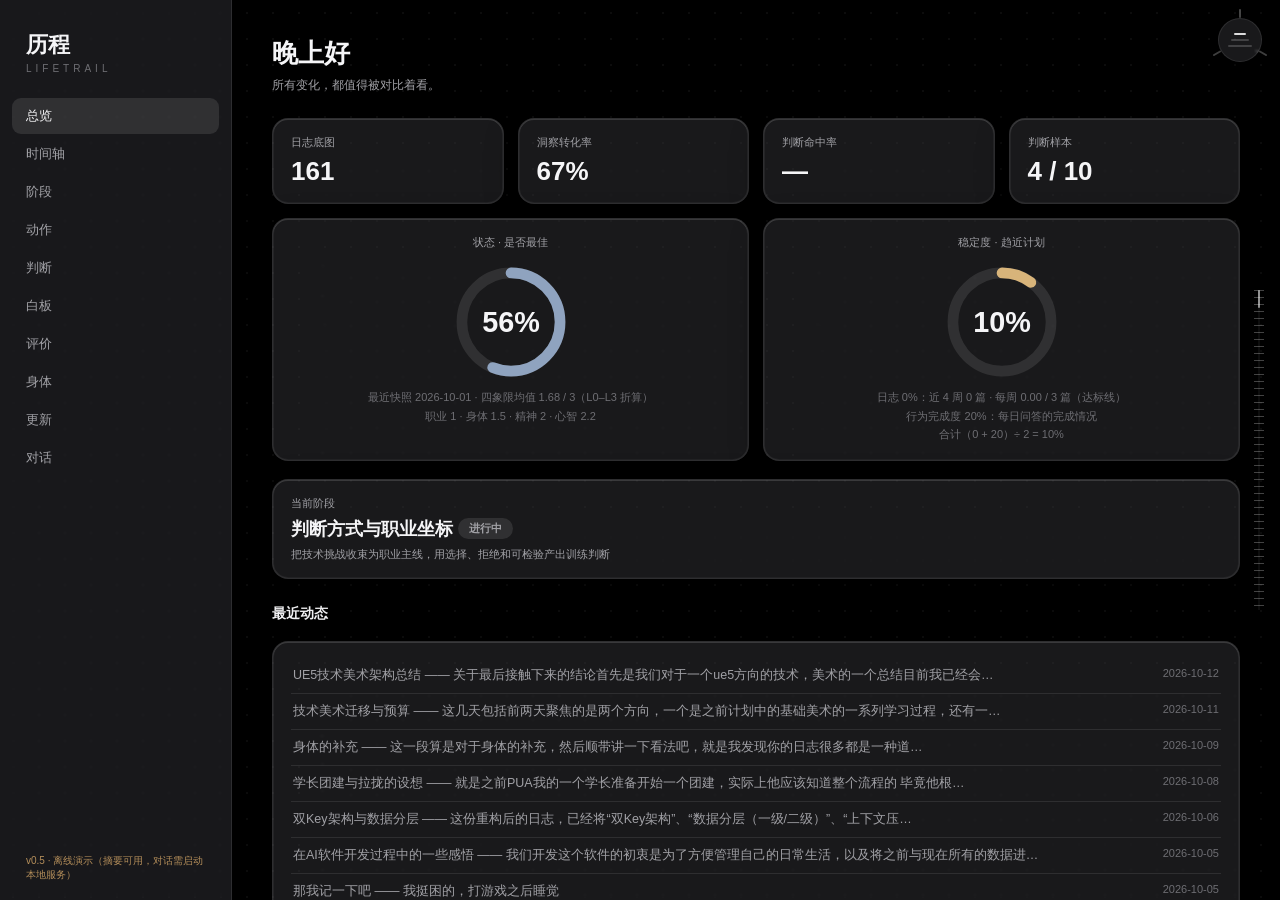
==== index.html @ ca753d70 "feat(日志): 新爬 2 篇入库，全站篇数 159→161 并同步索引与文档 新增 2026-10-11《技术美术迁移与预算》、2026-10-12《UE5技术美术架构总结》两篇（按库内格式重排，" ====
<!DOCTYPE html>
<!-- GitHub Pages 前端部署入口：静态托管时以本文件为首页。
     资源统一指向 lifetrail-web/public/（同一套前端），改那边即可，只有页面结构变了才需要同步本文件。
     本地服务仍由 server.js 注入访问令牌后返回 lifetrail-web/public/index.html；静态环境下 /api/* 不可用，页面自动退回内置数据。 -->
<html lang="zh-CN">
<head>
<meta charset="UTF-8">
<meta http-equiv="Cache-Control" content="no-cache, no-store, must-revalidate">
<meta http-equiv="Pragma" content="no-cache">
<meta http-equiv="Expires" content="0">
<title>历程 · LifeTrail</title>
<meta name="lt-token" content="__LIFETRAIL_TOKEN__">
<link rel="stylesheet" href="lifetrail-web/public/style.css?v=50">
</head>
<body>
<canvas class="sky-canvas" id="skyCanvas" aria-hidden="true"></canvas>
<div class="bg-shift"></div>
<div class="grid-bg"></div>
<svg width="0" height="0" style="position:absolute"><defs id="lg-defs"></defs></svg>

<div class="layout">
  <aside class="sidebar" data-glass data-radius="0" data-scale="10" data-band="22">
    <div class="brand"><h1>历程</h1><p>LIFETRAIL</p></div>
    <nav class="nav" id="nav">
      <button data-p="overview" class="on">总览</button>
      <button data-p="timeline">时间轴</button>
      <button data-p="stages">阶段</button>
      <button data-p="actions">动作</button>
      <button data-p="judgments">判断</button>
      <button data-p="plan">白板</button>
      <button data-p="review">评价</button>
      <button data-p="body">身体</button>
      <button data-p="updates">更新</button>
      <button data-p="chat">对话</button>
    </nav>
    <div class="foot">v0.5 · 纯本地数据</div>
  </aside>

  <main class="main">
    <section class="page on" id="p-overview">
      <h2 class="pt" id="greet">你好</h2>
      <p class="sub">所有变化，都值得被对比着看。</p>
      <div class="cards" style="margin-top:24px">
        <div class="card" data-glass><div class="k">日志底图</div><div class="v" id="stLogs">—</div></div>
        <div class="card" data-glass><div class="k">洞察转化率</div><div class="v" id="stAct">—</div></div>
        <div class="card" data-glass><div class="k">判断命中率</div><div class="v" id="stHit">—</div></div>
        <div class="card" data-glass><div class="k">判断样本</div><div class="v" id="stSmp">—</div></div>
      </div>
      <div class="gauges" style="margin-top:14px">
        <div class="card gauge" data-glass>
          <div class="k">状态 · 是否最佳</div>
          <div class="ring" id="ringState">—</div>
          <div class="sub" id="ringStateNote"></div>
        </div>
        <div class="card gauge" data-glass>
          <div class="k">稳定度 · 趋近计划</div>
          <div class="ring" id="ringStable">—</div>
          <div class="sub" id="ringStableNote"></div>
        </div>
      </div>
      <div class="card wide" data-glass id="stageCard"></div>
      <h3 class="sec">最近动态</h3>
      <div class="card wide" data-glass><ul class="recent" id="recent"></ul></div>
    </section>

    <section class="page" id="p-timeline">
      <h2 class="pt">时间轴</h2>
      <p class="sub">一年一格 · 点年份看大事件与年度变化（转折点见下方「全量分析」，红细刻度在「阶段」页的逐月图上）</p>
      <div class="bar">
        <button class="btn" id="btnImport" style="margin-left:auto">导入日志清单</button>
      </div>
      <div class="ruler-shell">
        <button class="scroll-arrow horizontal left" id="yearLeft" aria-label="向左查看年份"></button>
        <div class="card ruler-card" data-glass id="yearScroller"><div id="yearRuler"></div></div>
        <button class="scroll-arrow horizontal right" id="yearRight" aria-label="向右查看年份"></button>
      </div>
      <div class="legend">
        <span><i class="lg-band"></i>有记录年份（柱高=篇数）</span>
        <span><i class="lg-empty"></i>无记录年份</span>
        <span><i class="lg-now"></i>当前选中</span>
      </div>
      <div class="card wide" data-glass id="yearDetail"></div>

      <h3 class="sec">全量分析 · 8 个转折点</h3>
      <p class="sub" style="margin-bottom:12px">依据全部 <span data-lognum>161</span> 篇日志与 DLC 01–07 重排；红线＝结构性转折（有本人确认或硬事件），橙线＝过程性转折（以推断为主）。点任一条看该转折的时点、具体内容、原因与证据。</p>
      <div id="tpList" class="tp-list"></div>

      <h3 class="sec">逐条明细</h3>
      <div class="bar"><select id="yearSel"></select></div>
      <div id="timeline" class="card wide tl" data-glass></div>
    </section>

    <section class="page" id="p-stages">
      <h2 class="pt">阶段</h2>
      <div class="cards" style="margin-top:14px" id="stageStats"></div>

      <div class="card wide" data-glass>
        <div class="k" id="monthChartTitle">动态数量 · 逐月（2016–2026，左右滚动查看）</div>
        <div class="legend">
          <span><i class="lg-log"></i>日志</span>
          <span><i class="lg-act"></i>动作</span>
          <span><i class="lg-jdg"></i>判断</span>
          <span><i class="lg-tp-red"></i>转折点（红细线，可点）</span>
        </div>
        <div class="ruler-shell">
          <button class="scroll-arrow horizontal left" id="monthLeft" aria-label="向左查看月份"></button>
          <div class="chart-row">
            <div class="chart-yaxis" id="chartYAxis"></div>
            <div class="chart-scroll" id="monthScroller"><div id="chartMonthly"></div></div>
          </div>
          <button class="scroll-arrow horizontal right" id="monthRight" aria-label="向右查看月份"></button>
        </div>
      </div>

      <div class="card wide" data-glass>
        <div class="k">状态变化 · 四象限快照（L0–L3）</div>
        <div class="legend" id="snapLegend"></div>
        <div id="chartSnapshot" class="chart"></div>
        <div class="k" style="margin-top:18px">MBTI · 四维度变化（0=不偏此极，1=明显偏此极；推断）</div>
        <div class="legend" id="mbtiLegend"></div>
        <div id="chartMbti" class="chart"></div>
        <div id="mbtiNote"></div>
        <div class="k" style="margin-top:8px;color:var(--t3)">框架：Human 3.0 四象限（L0–L3）· MBTI（自我描述）。</div>
        <div id="snapBasis"></div>
      </div>

      <div class="card wide" data-glass>
        <div class="k">发展阶段模型 · <span id="stageCount">11</span> 个可核验阶段</div>
        <p class="sub" style="margin-top:6px">按 <span data-lognum>161</span> 篇原始日志与补回图片重新划分；每段列出关键证据、真正变化、尚未完成与解释边界。</p>
        <div id="stageTheory" style="margin-top:12px"></div>
      </div>

      <div class="card wide form" data-glass>
        <input id="stName" placeholder="阶段名称，如：职业定位 60 天">
        <input id="stPurpose" placeholder="这个阶段的目的（一句话）">
        <button class="btn primary" id="stAdd">建立阶段（同时结束当前阶段）</button>
      </div>
      <div id="stageList"></div>
    </section>

    <section class="page" id="p-actions">
      <h2 class="pt">动作</h2>
      <p class="sub">练手 · 做了什么，以及有没有留下可检验的痕迹</p>
      <div class="card wide form" data-glass>
        <input id="acContent" placeholder="一个可完成、有可见痕迹的动作">
        <input id="acTrace" placeholder="可见痕迹（链接 / 截图说明 / 结果一句话）">
        <input id="acSource" placeholder="来源洞察（日志 ID，可留空）" style="max-width:240px">
        <button class="btn primary" id="acAdd">记录动作</button>
      </div>
      <div id="actionList"></div>
    </section>

    <section class="page" id="p-judgments">
      <h2 class="pt">判断台账</h2>
      <p class="sub">只列有出处的“问题 / 决定 / 实际”，不做结果对错评分</p>
      <div class="card wide form" data-glass>
        <input id="jdQ" placeholder="要判断的问题">
        <input id="jdD" placeholder="我的决定">
        <input id="jdP" placeholder="预测会发生什么（先写预测，后回填结果）">
        <button class="btn primary" id="jdAdd">立一条判断</button>
      </div>
      <div id="jdList"></div>
    </section>

    <section class="page" id="p-body">
      <h2 class="pt">身体</h2>
      <p class="sub">锻炼部位、目的需求与作息 · 依据：本人 2026-10-03 确认（DLC 05）+ 2026-10-01 日志</p>

      <div class="cards" style="margin-top:24px">
        <div class="card" data-glass><div class="k">起点</div><div class="v" style="font-size:22px">2025-12</div><div class="sub" style="margin-top:4px">大转变后开始规律运动</div></div>
        <div class="card" data-glass><div class="k">当前等级</div><div class="v" style="font-size:22px">L1–L2</div><div class="sub" style="margin-top:4px">够用，未主动优化</div></div>
        <div class="card" data-glass><div class="k">作息</div><div class="v" style="font-size:22px">1 点前睡</div><div class="sub" style="margin-top:4px">睡够但偏晚</div></div>
        <div class="card" data-glass><div class="k">精力</div><div class="v" style="font-size:22px">还可以</div><div class="sub" style="margin-top:4px">不吸烟、不饮酒</div></div>
      </div>

      <div class="card wide" data-glass>
        <div class="k">锻炼部位 · 对应目标</div>
        <div style="margin-top:8px;font-size:12.5px">
          <div style="display:flex;gap:14px;padding:9px 2px;border-bottom:1px solid var(--line)">
            <b style="color:var(--t1);font-weight:600;min-width:72px">肩 · 背</b>
            <span style="color:var(--t2)">练肩膀与背部 —— 改善体态与线条</span>
          </div>
          <div style="display:flex;gap:14px;padding:9px 2px;border-bottom:1px solid var(--line)">
            <b style="color:var(--t1);font-weight:600;min-width:72px">面部</b>
            <span style="color:var(--t2)">瘦脸 —— 外观目标</span>
          </div>
          <div style="display:flex;gap:14px;padding:9px 2px">
            <b style="color:var(--t1);font-weight:600;min-width:72px">脊柱</b>
            <span style="color:var(--t2)">治好脊柱侧弯 —— 健康诉求（诊断与进度待跟踪）</span>
          </div>
        </div>
      </div>

      <div class="card wide" data-glass>
        <div class="k">常见动作</div>
        <div style="margin-top:10px;display:flex;flex-wrap:wrap;gap:8px">
          <span style="display:inline-flex;padding:5px 12px;border:1px solid var(--line-t1);border-radius:999px;font-size:12px;color:var(--t1)">飞鸟</span>
          <span style="display:inline-flex;padding:5px 12px;border:1px solid var(--line-t1);border-radius:999px;font-size:12px;color:var(--t1)">背部拉伸</span>
          <span style="display:inline-flex;padding:5px 12px;border:1px solid var(--line-t1);border-radius:999px;font-size:12px;color:var(--t1)">肱二头顺势带动背部</span>
          <span style="display:inline-flex;padding:5px 12px;border:1px solid var(--line-t1);border-radius:999px;font-size:12px;color:var(--t1)">吊单杠</span>
        </div>
        <p class="sub" style="margin-top:12px">当前频率：每天约四组飞鸟，动作偏单一。</p>
      </div>

      <div class="card wide" data-glass>
        <div class="k">目的 · 需求</div>
        <div style="margin-top:8px;font-size:12.5px">
          <div style="display:flex;gap:14px;padding:9px 2px;border-bottom:1px solid var(--line)">
            <b style="color:var(--t1);font-weight:600;min-width:72px">直接目的</b>
            <span style="color:var(--t2)">练肩背、瘦脸、改善脊柱侧弯</span>
          </div>
          <div style="display:flex;gap:14px;padding:9px 2px;border-bottom:1px solid var(--line)">
            <b style="color:var(--t1);font-weight:600;min-width:72px">根本需求</b>
            <span style="color:var(--t2)">身体目前很重要；但它处于“够用”状态，支撑不了更高强度的职业突破</span>
          </div>
          <div style="display:flex;gap:14px;padding:9px 2px">
            <b style="color:var(--t1);font-weight:600;min-width:72px">优化方向</b>
            <span style="color:var(--t2)">60 天建议（待验证）：23:30 前睡、7:30 起；运动改为飞鸟 + 深蹲 + 快走，每天 20 分钟</span>
          </div>
        </div>
      </div>

      <div class="card wide" data-glass>
        <div class="k">训练建议 · AI 建议（待本人确认）</div>
        <div style="margin-top:8px;font-size:12.5px">
          <div style="display:flex;gap:14px;padding:9px 2px;border-bottom:1px solid var(--line)">
            <b style="color:var(--t1);font-weight:600;min-width:72px">优先级</b>
            <span style="color:var(--t2)">脊柱侧弯 &gt; 肩背 &gt; 瘦脸 / 水肿 —— 健康问题排在两个外观目标之前</span>
          </div>
          <div style="display:flex;gap:14px;padding:9px 2px;border-bottom:1px solid var(--line)">
            <b style="color:var(--t1);font-weight:600;min-width:72px">脊柱</b>
            <span style="color:var(--t2)">先拍片拿到 Cobb 角，再定训练方案；2026-10-09 评论提到肩胛骨外翻右臂，可能与侧弯相关，别用“练得更多”替代诊断</span>
          </div>
          <div style="display:flex;gap:14px;padding:9px 2px;border-bottom:1px solid var(--line)">
            <b style="color:var(--t1);font-weight:600;min-width:72px">训练</b>
            <span style="color:var(--t2)">把“每天四组飞鸟”改为每周三次、以拉为主（划船 / 引体 / 面拉）、渐进加阻；保留吊单杠与背部拉伸，补深蹲与快走</span>
          </div>
          <div style="display:flex;gap:14px;padding:9px 2px;border-bottom:1px solid var(--line)">
            <b style="color:var(--t1);font-weight:600;min-width:72px">作息饮食</b>
            <span style="color:var(--t2)">水肿先降钠、早睡（23:30 前）；每餐一掌心蛋白 + 半盘蔬菜；肌酸可按 3–5 g/天补充（10-09 已提到要买）</span>
          </div>
          <div style="display:flex;gap:14px;padding:9px 2px">
            <b style="color:var(--t1);font-weight:600;min-width:72px">度量</b>
            <span style="color:var(--t2)">每周记体重 / 腰围 / 引体最大次数，用数据判断有没有效；瘦脸无局部减脂，只能整体降脂</span>
          </div>
        </div>
        <p class="sub" style="margin-top:10px">来源：2026-10-01《human3.0建议》60 天指南 + 2026-10-09《身体的补充》+ DLC05；为 AI 建议，未经本人确认，非事实。</p>
      </div>

      <div class="card wide" data-glass>
        <div class="k">待确认</div>
        <ul class="recent" style="margin-top:8px">
          <li><span>锻炼地点（家 / 健身房 / 公园）暂无记录</span></li>
          <li><span>脊柱侧弯的诊断与改善进度是否要持续跟踪</span></li>
          <li><span>作息与运动频率属动态信息，回答前需重新确认</span></li>
        </ul>
      </div>
    </section>

    <section class="page" id="p-review">
      <h2 class="pt">评价</h2>
      <p class="sub">一份不客气的体检报告 · 依据全部 <span data-lognum>161</span> 篇日志与 DLC 01–08 全量分析（AI 综合，非自评）</p>

      <h3 class="sec">最新评价 · 随日志更新</h3>
      <div id="revLatest"></div>

      <div class="rev-hero card wide" data-glass id="revHero"></div>

      <h3 class="sec">六维刻度 · 点维度切换</h3>
      <div id="revMeters"></div>

      <h3 class="sec">十年产出 · 粒子星图</h3>
      <div class="card wide rev-canvas-card">
        <canvas id="revCanvas" width="1040" height="230"></canvas>
        <div class="sub" id="revCanvasNote">每一颗粒子 = 一篇日志；横向位置 = 写下它的月份。把鼠标移进去，它们会躲开。</div>
      </div>

      <h3 class="sec">七条锐评 · 点开看全文</h3>
      <div id="revCritiques" class="rev-critiques"></div>

      <h3 class="sec">结语</h3>
      <div class="card wide rev-outro" data-glass id="revOutro"></div>
    </section>

    <section class="page" id="p-plan">
      <h2 class="pt">白板</h2>
      <p class="sub">按白板分开管理，每块白板各自存一份 md 供 AI 直接读取（<span id="boardDir">data/boards</span>）。拖动便签可换列，也可插到某一列中间——虚框停在哪就落在哪，后面的便签自动往下让；把白板标签或便签拖到下面两个区域，即可改名 / 编辑或删除；点带 ▾ 的便签展开参考要点，改动会即时写回文件。</p>

      <div class="board-bar">
        <div class="board-tabs" id="boardTabs"></div>
        <div class="board-new">
          <input id="boardNewName" placeholder="新白板名称，如：作品集白板">
          <button class="btn primary" type="button" id="boardNew">＋ 新建白板</button>
        </div>
      </div>

      <form class="bar plan-add" id="planAddForm">
        <span class="sub" id="planCount"></span>
        <input id="planNew" placeholder="新便签：写一件事，回车贴到白板上">
        <div class="drop-zone" id="dropEdit" title="把白板标签或便签拖到这里：白板改名 / 便签重命名与编辑">拖到这儿 · 重命名 / 编辑</div>
        <div class="drop-zone danger" id="dropDel" title="把白板标签或便签拖到这里：删除">拖到这儿 · 删除</div>
        <button class="btn primary" type="submit">＋ 贴上</button>
      </form>

      <div class="wall" id="planWall"></div>
    </section>

    <section class="page" id="p-updates">
      <h2 class="pt">更新</h2>
      <p class="sub">每次对站点与数据的改动索引 · 按时间倒序</p>
      <div id="updateList"></div>
    </section>

    <section class="page" id="p-chat">
      <div class="chat-head">
        <div>
          <h2 class="pt">对话</h2>
          <p class="sub">基于全部日志的证据检索、长期记忆与分析；日志中的文字只作为资料，不会被当作系统指令。</p>
        </div>
        <span class="chat-status" id="chatStatus">正在连接本地接口…</span>
      </div>

      <div class="chat-layout">
        <div class="card chat-main" data-glass>
          <div class="chat-messages" id="chatMessages"></div>
          <form class="chat-composer" id="chatForm">
            <textarea id="chatInput" rows="3" placeholder="问一段经历、寻找反复模式，或输入“记住：……”建立长期记忆"></textarea>
            <div class="chat-actions">
              <span class="sub">Enter 发送 · Shift+Enter 换行</span>
              <button class="btn" type="button" id="chatAnalyze">分析当前对话</button>
              <button class="btn primary" type="submit" id="chatSend">发送</button>
            </div>
          </form>
        </div>

        <aside class="chat-side">
          <div class="card" data-glass>
            <div class="panel-title">模型接入 <span class="badge" id="aiMode">—</span></div>
            <div class="mode-switch" id="aiModeSwitch" role="tablist" aria-label="模型开关">
              <button type="button" data-mode="off">关闭</button>
              <button type="button" data-mode="local">本地</button>
              <button type="button" data-mode="external">外接</button>
            </div>
            <p class="tiny" id="aiHint" style="margin-top:9px"></p>
            <div class="deep-off" id="deepOffRow" hidden>
              <button class="btn full" id="deepOffBtn">彻底关闭 · 卸载本地模型</button>
              <p class="tiny" id="deepOffNote"></p>
            </div>
            <div id="aiFields">
              <label>接口类型<select id="aiAdapter"><option value="responses">OpenAI Responses</option><option value="chat-completions">OpenAI-compatible</option></select></label>
              <label>接口地址<input id="aiBaseUrl" placeholder="https://api.openai.com/v1/responses"></label>
              <label>模型<input id="aiModel" placeholder="填写服务实际支持的模型 ID"></label>
              <label>API Key<input id="aiKey" type="password" autocomplete="new-password" placeholder="留空则保留已有 Key"></label>
              <p class="tiny">「本地」与「外接」各存一套，切换时互不覆盖。「关闭」后不调用任何模型，对话只返回本地日志证据。</p>
              <p class="tiny">Key 仅发给本机服务并保存在本地配置文件，不进入浏览器存储，也不会在接口响应中返回。</p>
              <button class="btn primary full" id="aiSave">保存并测试连接</button>
            </div>
          </div>
          <div class="card" data-glass>
            <div class="panel-title">长期记忆 <span class="badge" id="memoryCount">0</span></div>
            <form class="memory-add" id="memoryForm"><input id="memoryInput" placeholder="需要长期保留的事实或偏好"><button class="btn" type="submit">记住</button></form>
            <div id="memoryList" class="memory-list"></div>
          </div>
          <div class="card" data-glass>
            <div class="panel-title">模型简报 <span class="badge" id="briefLen">—</span></div>
            <p class="tiny">对话时注入给模型的精简摘要（约 1500–2500 字，取代原先 2.8 万字的整库）。模型每次回答后会自己改写它，你也可以在这里直接改。</p>
            <textarea id="briefText" class="brief-text" placeholder="载入中…"></textarea>
            <div class="chat-actions" style="margin-top:8px">
              <span class="sub" id="briefNote"></span>
              <button class="btn" type="button" id="briefSave">保存简报</button>
            </div>
          </div>
        </aside>
      </div>
    </section>
  </main>
  <div class="knob-shell">
    <i class="tick"></i><i class="tick"></i><i class="tick"></i>
    <button class="speed-knob" id="speedKnob" data-glass data-radius="22" data-band="12" data-scale="14" aria-label="背景倍速 1x / 2x / 4x / 天光主题">
      <span class="on"></span><span></span><span></span>
    </button>
  </div>
  <div class="scale-bar" id="scaleBar" role="slider" aria-label="页面滚动刻度条"
       aria-valuemin="0" aria-valuemax="100" aria-valuenow="0" tabindex="0">
    <div class="track" id="scaleTrack">
      <div class="thumb" id="scaleThumb"></div>
    </div>
  </div>
</div>

<div class="tp-mask" id="tpMask" hidden>
  <div class="tp-modal" id="tpModal">
    <button class="tp-x" id="tpClose" aria-label="关闭">×</button>
    <div id="tpBody"></div>
  </div>
</div>

<div class="modal-mask" id="noteModal" hidden>
  <div class="modal" role="dialog" aria-modal="true" aria-label="贴一张便签">
    <div class="modal-h" id="noteModalHead">贴一张便签</div>
    <label class="modal-lb" for="noteTitle">主题</label>
    <input id="noteTitle" placeholder="一句话说清这件事">
    <label class="modal-lb" for="noteBody">内容</label>
    <textarea id="noteBody" rows="6" placeholder="展开写：背景、要做的事、判断依据…（Ctrl+Enter 贴上）"></textarea>
    <div class="modal-foot">
      <span class="sub" id="noteModalHint"></span>
      <button class="btn" type="button" id="noteCancel">取消</button>
      <button class="btn primary" type="button" id="noteConfirm">贴上</button>
    </div>
  </div>
</div>

<script src="lifetrail-web/public/glass.js?v=9"></script>
<script src="lifetrail-web/public/sky.js?v=3"></script>
<script src="lifetrail-web/public/app.js?v=78"></script>
</body>
</html>
---- lifetrail-web/public/style.css ----
:root{
  /* ==================== 主题变量层 · 换肤只改这一段 ==================== */

  /* ---- 文字 · 三阶浓度 ---- */
  --t1:#F5F5F7;   /* 主：标题、正文 */
  --t2:#A1A1A6;   /* 次：卡片标题、说明 */
  --t3:#6E6E73;   /* 弱：标签、脚注、占位符 */

  /* ---- 底色与「黑烟玻璃」 ---- */
  --bg:#000;                        /* 页面底色 */
  --smoke:#FFF;                     /* 会呼吸的那层白烟（浓度在 .bg-shift 的 keyframes 里） */
  --grid-dot:rgba(255,255,255,.9);  /* 点阵纹理的点色（整层再乘 opacity .05） */
  --glass:rgba(60,60,66,.42);       /* 卡片 / 弹框的磨砂底 */
  --glass-side:rgba(56,56,62,.44);  /* 侧栏磨砂底 */
  --glass-deep:rgba(78,78,86,.52);  /* 更深一档的面板（倍速旋钮等） */
  --glass-deep-hover:rgba(78,78,86,.5); /* 列表行悬停时的深色磨砂底 */
  --panel:rgba(38,38,44,.9);        /* 顶在最上层的浮层（转折点弹窗） */
  --blur:blur(22px) saturate(1.3);  /* 磨砂强度（降级时用） */

  /* ---- 覆盖层基色 ----
     下面两组梯度都由一个基色派生：深色主题用白/黑，换浅色主题时
     只把 --w 改成 0,0,0、--k 改成 255,255,255，整族覆盖层一起翻过来。 */
  --w:255,255,255;
  --k:0,0,0;

  /* 白色覆盖层：数值 = 白透明度 ×100（--w-06 即 rgba(255,255,255,.06)）。
     描边、悬停、高光、内阴影的高光边都从这里取。 */
  --line:rgba(var(--w),.09);        /* 描边基准（原名保留，已有大量引用） */
  --w-025:rgba(var(--w),.025);
  --w-03:rgba(var(--w),.03);
  --w-04:rgba(var(--w),.04);
  --w-045:rgba(var(--w),.045);
  --w-05:rgba(var(--w),.05);
  --w-06:rgba(var(--w),.06);
  --w-07:rgba(var(--w),.07);
  --w-08:rgba(var(--w),.08);
  --w-09:rgba(var(--w),.09);
  --w-10:rgba(var(--w),.10);
  --w-12:rgba(var(--w),.12);
  --w-13:rgba(var(--w),.13);
  --w-14:rgba(var(--w),.14);
  --w-16:rgba(var(--w),.16);
  --w-18:rgba(var(--w),.18);
  --w-20:rgba(var(--w),.20);
  --w-22:rgba(var(--w),.22);
  --w-24:rgba(var(--w),.24);
  --w-25:rgba(var(--w),.25);
  --w-26:rgba(var(--w),.26);
  --w-28:rgba(var(--w),.28);
  --w-30:rgba(var(--w),.30);
  --w-35:rgba(var(--w),.35);
  --w-38:rgba(var(--w),.38);
  --w-40:rgba(var(--w),.40);
  --w-45:rgba(var(--w),.45);
  --w-50:rgba(var(--w),.50);
  --w-55:rgba(var(--w),.55);
  --w-80:rgba(var(--w),.80);
  --w-85:rgba(var(--w),.85);
  --w-92:rgba(var(--w),.92);
  --w-95:rgba(var(--w),.95);

  /* 黑色覆盖层：遮罩与投影 */
  --k-12:rgba(var(--k),.12);
  --k-26:rgba(var(--k),.26);
  --k-28:rgba(var(--k),.28);
  --k-30:rgba(var(--k),.30);
  --k-32:rgba(var(--k),.32);
  --k-34:rgba(var(--k),.34);
  --k-35:rgba(var(--k),.35);
  --k-42:rgba(var(--k),.42);
  --k-50:rgba(var(--k),.50);
  --k-55:rgba(var(--k),.55);
  --scrim:rgba(var(--k),.52);        /* 弹框遮罩 */
  --scrim-strong:rgba(var(--k),.62); /* 转折点弹层遮罩（更重） */

  /* ---- 半透明白（非纯白）---- */
  --line-t1:rgba(245,245,247,.18);   /* 身体页胶囊描边 */

  /* ---- 语义色（图表 / 转折点 / 状态灯 · 这些是信息编码，不是装饰）---- */
  --c-gold:#D8B47A;      /* 强调金：当前选中、评分、转折点编号 */
  --c-red:#E5484D;       /* 结构性转折 */
  --c-orange:#EE9A3A;    /* 过程性转折 */
  --c-blue:#8FA3BF;      /* 动作 / 状态环 */
  --c-brown:#B39A7D;     /* 判断 */
  --c-green:#91B79F;     /* 正常状态灯 */
  --c-sage:#7FA08A;      /* 状态折线第 4 维（灰绿） */
  --c-warn:#B48E5A;      /* 离线提示 */
  --c-muted-brown:#A7927B; /* 「尚未完成」的棕 */
  --c-on-gold:#0E0E12;   /* 金底上的深色字 */

  /* 语义色的 RGB 基色：带透明度的版本统一用 rgba(var(--c-x-rgb),α) 派生 */
  --c-gold-rgb:216,180,122;
  --c-red-rgb:229,72,77;
  --c-orange-rgb:238,154,58;
  --c-blue-rgb:143,163,191;
  --c-green-rgb:145,183,159;

  /* ---- 危险态（删除拖放区）---- */
  --c-danger-bg:rgba(255,110,110,.16);
  --c-danger-line:rgba(255,130,130,.55);
  --c-danger-on:#FFD8D8;
}

/* ==================== 主题层 · 天光（正常玻璃 + 云海背景） ====================
   :root 是默认「黑烟玻璃」主题；这里另开一组参数作为换肤用，
   由右上角倍速旋钮的第 4 档开启（切换方式：给 <html> 加 data-theme="sky"）。
   这一版是「正常玻璃」：比黑烟玻璃更中性、更透，字色提亮一档，
   背景交给 sky.js 的云海着色器。
   注：期间试过整版翻白（透亮浅色玻璃 + 深色字），亮底上偏白压不住信息，
   已按本人反馈退回这版深色玻璃。 */
html[data-theme="sky"]{
  /* 正常玻璃：中性冷调、比黑烟玻璃更透，天光透得过来 */
  --glass:rgba(44,48,56,.46);
  --glass-side:rgba(40,44,52,.48);
  --glass-deep:rgba(60,64,74,.56);
  --glass-deep-hover:rgba(60,64,74,.54);
  --panel:rgba(26,28,34,.9);
  --blur:blur(32px) saturate(1.7);

  /* 文字：深玻璃上用亮色三阶，比 :root 再提亮约 0.3 */
  --t1:#FFFFFF;   /* 主：标题、正文 */
  --t2:#C9C9CE;   /* 次：卡片标题、说明 */
  --t3:#949499;   /* 弱：标签、脚注、占位符 */
  --line-t1:rgba(255,255,255,.26);

  /* 兜底深色：拿不到 WebGL 时是深底亮字；
     呼吸白烟会冲淡云海，关掉（点阵纹理同理，见下） */
  --bg:#0E141C;
  --smoke:transparent;

  /* 覆盖层基色回到白：描边 / 悬停 / 高光与深玻璃一致 */
  --w:255,255,255;

  /* 语义色沿用 :root 的亮色原值，保持同一套信息编码、只换底色 */
  --c-gold:#D8B47A;
  --c-red:#E5484D;
  --c-orange:#EE9A3A;
  --c-blue:#8FA3BF;
  --c-brown:#B39A7D;
  --c-green:#91B79F;
  --c-sage:#7FA08A;
  --c-warn:#B48E5A;
  --c-muted-brown:#A7927B;
  --c-on-gold:#0E0E12;
  --c-gold-rgb:216,180,122;
  --c-red-rgb:229,72,77;
  --c-orange-rgb:238,154,58;
  --c-blue-rgb:143,163,191;
  --c-green-rgb:145,183,159;
}
/* 边缘的半透磨砂：玻璃中心保持通透，越靠边越泛起一层乳白（像是磨砂玻璃的磨边），
   再压一道顶部的微光。用 background-image 叠在 --glass 底色上，画在文字之下，
   不遮内容；.tp-row / .speed-knob 等在悬停时改的是 background 底色，
   这里的选择器多一层 html[...] 优先级更高，磨砂边不会被 hover 覆盖掉。
   最上一层是「阳光照到上沿」：一道 3px 的暖色高光（跟云海着色器里的太阳一样在上方），
   只有一点点，别让人看出是描边 —— 想更弱/更强就调第一层的 alpha 与 3px 那个厚度。 */
html[data-theme="sky"] .sidebar,
html[data-theme="sky"] .card,
html[data-theme="sky"] .speed-knob,
html[data-theme="sky"] .tp-row,
html[data-theme="sky"] .rev-crit,
html[data-theme="sky"] .rev-latest-past,
html[data-theme="sky"] .modal,
html[data-theme="sky"] .board-bar{
  background-image:
    /* 阳光照到的上沿：暖色细高光，太阳偏在上方，所以只压上边 */
    linear-gradient(180deg, rgba(255,208,150,.28) 0, rgba(255,208,150,0) 3px),
    /* 磨边：中心透、越靠边越乳白 */
    radial-gradient(135% 135% at 50% 50%,
      rgba(255,255,255,0) 58%,
      rgba(255,255,255,.06) 80%,
      rgba(255,255,255,.14) 100%),
    /* 顶部微光 */
    linear-gradient(180deg, rgba(255,255,255,.16), rgba(255,255,255,0) 22%);
}

/* 天光画布：固定铺满，待在 .layout 之下，被卡片玻璃当作背景折射 */
.sky-canvas{position:fixed;inset:0;z-index:0;width:100%;height:100%;
  pointer-events:none;opacity:0;visibility:hidden;transition:opacity .9s ease}
html[data-theme="sky"] .sky-canvas{opacity:1;visibility:visible}
/* 天光主题下点阵纹理在亮背景上显脏，隐去 */
html[data-theme="sky"] .grid-bg{opacity:0}

*{margin:0;padding:0;box-sizing:border-box}
body{font-family:"Microsoft YaHei UI","PingFang SC",-apple-system,sans-serif;
  color:var(--t1);background:var(--bg);height:100vh;overflow:hidden}
/* 背景黑→40% 灰（0 → 0.4 亮度）往返，2 分钟一个完整循环，正常节奏不再加停留。
   放到独立合成层上只动 opacity：直接在 body 上动 background-color 会每帧重绘整页，
   连带当前页所有 backdrop-filter 反复重算，是卡顿的主因。
   只到 0.4、不到纯白：白底越高越会把页面文字冲淡。0.5 是之前定的上限，
   但实测灰字（--t2，如「动态数量 · 逐月」这类卡片标题）在峰值时已经发虚，
   所以压到 0.4。再往上调之前，先在峰值时刻看一眼次级灰字还读不读得出来。 */
.bg-shift{position:fixed;inset:0;z-index:0;pointer-events:none;background:var(--smoke);
  opacity:0;will-change:opacity;animation:bgShift 120s ease-in-out infinite}
@keyframes bgShift{0%,100%{opacity:0}50%{opacity:.4}}

.grid-bg{position:fixed;inset:0;z-index:0;pointer-events:none;opacity:.05;
  background-image:radial-gradient(var(--grid-dot) 1px,transparent 1px);
  background-size:26px 26px}

.layout{display:flex;height:100vh;position:relative;z-index:1}
.sidebar{width:232px;flex-shrink:0;background:var(--glass-side);
  border-right:1px solid var(--line);padding:30px 0 18px;display:flex;flex-direction:column}
.brand{padding:0 26px 24px}
.brand h1{font-size:22px;font-weight:600}
.brand p{font-size:10px;letter-spacing:4px;color:var(--t3);margin-top:3px}
.nav{padding:0 12px;display:flex;flex-direction:column;gap:2px}
.nav button{all:unset;cursor:pointer;padding:9px 14px;border-radius:9px;
  font-size:13px;color:var(--t2);transition:.18s}
.nav button:hover{color:var(--t1);background:var(--w-05)}
.nav button.on{color:var(--t1);background:var(--w-10)}
.foot{margin-top:auto;padding:0 26px;font-size:10px;color:var(--t3)}

.main{flex:1;overflow-y:auto;padding:36px 40px 70px;scroll-behavior:smooth;scrollbar-width:none}
.main::-webkit-scrollbar{display:none}
.page{display:none;max-width:1040px;margin:0 auto}
.page.on{display:block;animation:fade .3s ease}
@keyframes fade{from{opacity:0;transform:translateY(6px)}}
.pt{font-size:26px;font-weight:600;margin-bottom:6px}
.sub{font-size:12px;color:var(--t2)}
.sec{font-size:14px;font-weight:600;margin:26px 0 12px}

.card{background:var(--glass);border:1px solid var(--line);border-radius:16px;
  padding:16px 18px;
  box-shadow:inset 0 1px 0 var(--w-14),
             inset 0 -1px 0 var(--w-04),
             inset 1px 0 0 var(--w-05),
             inset -1px 0 0 var(--w-05),
             0 10px 34px var(--k-32)}
.no-lg .card,.no-lg .sidebar{backdrop-filter:var(--blur)}
.cards{display:grid;grid-template-columns:repeat(4,1fr);gap:14px}
.gauges{display:grid;grid-template-columns:1fr 1fr;gap:14px}
.gauge{display:flex;flex-direction:column;align-items:center;text-align:center}
.gauge .ring{margin:8px 0 2px;line-height:0}
.gauge .sub{font-size:11px;color:var(--t3);line-height:1.7}
.card .k{font-size:11px;color:var(--t2)}
.card .v{font-size:26px;font-weight:600;margin-top:6px}
.wide{margin-top:18px}
.form{display:flex;gap:10px;flex-wrap:wrap;align-items:center}
input,textarea{flex:1;min-width:200px;background:var(--w-06);border:1px solid var(--line);
  border-radius:9px;padding:8px 12px;color:var(--t1);font-size:13px;outline:none}
input:focus,textarea:focus{border-color:var(--w-25)}
input::placeholder,textarea::placeholder{color:var(--t3)}
textarea{font:inherit;resize:vertical;line-height:1.7}

.btn{appearance:none;cursor:pointer;background:transparent;color:var(--t2);
  border:1px solid var(--w-20);border-radius:999px;
  padding:6px 16px;font-size:12px;transition:.18s}
.btn:hover{color:var(--t1);background:var(--w-08)}
.btn.primary{background:var(--w-14);color:var(--t1);border-color:transparent}
.bar{display:flex;gap:10px;margin:14px 0;justify-content:flex-end}
select{background:var(--w-06);border:1px solid var(--line);
  border-radius:9px;color:var(--t1);padding:6px 10px;font-size:12px;outline:none}

.badge{display:inline-block;font-size:11px;color:var(--t2);
  background:var(--w-10);border-radius:999px;padding:3px 11px;vertical-align:3px}
.recent{list-style:none}
.recent li{padding:9px 2px;font-size:12.5px;color:var(--t2);
  border-bottom:1px solid var(--line);display:flex;justify-content:space-between;gap:12px}
.recent li:last-child{border-bottom:none}
.recent .tag{font-size:10px;color:var(--t3);border:1px solid var(--line);
  border-radius:999px;padding:1px 8px;margin-right:10px;white-space:nowrap}
.recent .d{color:var(--t3);font-size:11px;white-space:nowrap}
.recent span:first-of-type{overflow:hidden;text-overflow:ellipsis;white-space:nowrap}

.tl .y{font-size:12px;color:var(--t3);margin:14px 0 6px;letter-spacing:1px}
.tl .y:first-child{margin-top:2px}
.tl a{display:block;color:var(--t2);text-decoration:none;font-size:13px;
  padding:5px 0 5px 16px;border-left:1px solid var(--w-12);
  position:relative;transition:.15s;cursor:default}
.tl a::before{content:"";position:absolute;left:-3px;top:11px;width:5px;height:5px;
  border-radius:50%;background:var(--w-30)}
.tl a:hover{color:var(--t1);border-left-color:var(--w-40)}
.tag{font-size:10px;color:var(--t3);border:1px solid var(--line);
  border-radius:999px;padding:1px 8px;margin-left:8px}

.row{display:flex;justify-content:space-between;gap:14px;align-items:baseline;
  padding:10px 2px;border-bottom:1px solid var(--line);font-size:13px}
.row:last-child{border-bottom:none}
.row .d{color:var(--t3);font-size:11px;white-space:nowrap}

.offline{color:var(--c-warn);font-size:10px}

/* ---- 年度刻度尺 ---- */
.ruler-shell{position:relative;margin-top:18px}
.ruler-card{padding:14px 12px 6px;overflow-x:auto;margin:0;scroll-behavior:smooth;scrollbar-width:none}
.ruler-card::-webkit-scrollbar{display:none}
.ruler-card svg{display:block;min-width:720px}
/* 年份左右切换：只剩一条极简竖线，点整块区域都生效 */
.scroll-arrow{appearance:none;border:none;background:none;padding:0;z-index:4;
  display:flex;align-items:center;justify-content:center;cursor:pointer}
.scroll-arrow::before{content:'';display:block;width:2px;height:34px;border-radius:1px;
  background:var(--w-40);transition:background .18s,transform .18s}
.scroll-arrow:hover:not(:disabled)::before{background:var(--w-92);transform:scaleY(1.12)}
.scroll-arrow:disabled{cursor:default}
.scroll-arrow:disabled::before{background:var(--w-12)}
.scroll-arrow.horizontal{position:absolute;top:50%;width:32px;height:54px;transform:translateY(-50%)}
.scroll-arrow.left{left:-16px}.scroll-arrow.right{right:-16px}
/* 刻度条：拖动即定位正文滚动位置 */
.scale-bar{position:fixed;right:16px;top:50%;transform:translateY(-50%);z-index:8;
  cursor:pointer;user-select:none;touch-action:none}
.scale-bar .track{position:relative;width:10px;height:320px}
.scale-bar .track::before{content:'';position:absolute;inset:0;
  background:repeating-linear-gradient(to bottom,var(--w-26) 0 1px,transparent 1px 7px)}
.scale-bar .track::after{content:'';position:absolute;left:50%;top:0;bottom:0;width:1px;
  background:var(--w-10);transform:translateX(-50%)}
/* 滑块：极简竖线，不再是胶囊 */
.scale-bar .thumb{position:absolute;left:50%;width:2px;height:18px;border-radius:1px;
  background:var(--w-55);transform:translate(-50%,-50%);
  transition:background .18s,transform .18s}
.scale-bar:hover .thumb{background:var(--w-95);transform:translate(-50%,-50%) scaleX(1.6)}

/* 背景倍速旋钮：三条横线由短到长、整体呈三角形，点亮条数即 1x / 2x / 4x */
.knob-shell{position:fixed;right:18px;top:18px;width:44px;height:44px;z-index:9}
/* 圆外刻度：每隔 120° 一条短线，方向与圆切线垂直（即沿半径朝外） */
.knob-shell .tick{position:absolute;left:50%;top:-9px;width:2px;height:9px;margin-left:-1px;
  border-radius:1px;background:var(--w-28);transform-origin:50% 31px}
.knob-shell .tick:nth-of-type(1){transform:rotate(0deg)}
.knob-shell .tick:nth-of-type(2){transform:rotate(120deg)}
.knob-shell .tick:nth-of-type(3){transform:rotate(240deg)}
.speed-knob{position:absolute;inset:0;z-index:1;border-radius:50%;
  appearance:none;border:1px solid var(--line);background:var(--glass);
  backdrop-filter:blur(10px);display:flex;flex-direction:column;align-items:center;
  justify-content:center;gap:4px;cursor:pointer;box-shadow:0 8px 24px var(--k-35);
  transition:background .18s,transform .35s cubic-bezier(.2,.8,.2,1)}
.speed-knob:hover{background:var(--glass-deep)}
.speed-knob span{display:block;height:2px;border-radius:2px;
  background:var(--w-18);transition:background .2s}
.speed-knob span:nth-child(1){width:12px}
.speed-knob span:nth-child(2){width:18px}
.speed-knob span:nth-child(3){width:24px}
.speed-knob span.on{background:var(--w-85)}
/* 第 4 档（天光主题）：三条横线全亮之外，内圈加一道虚线环作区分，仍是单色不抢眼 */
.speed-knob.theme::after{content:'';position:absolute;inset:6px;border-radius:50%;
  border:1px dashed var(--w-45);pointer-events:none}
.yr-hit{fill:transparent;cursor:pointer;transition:fill .15s}
.yr-hit:hover{fill:var(--w-045)}
.legend{display:flex;gap:18px;align-items:center;margin:12px 2px 4px;font-size:11px;color:var(--t2);flex-wrap:wrap}
.legend-r{margin-left:auto}
.legend i{display:inline-block;width:9px;height:9px;border-radius:3px;margin-right:6px;vertical-align:-1px}
.lg-log{background:var(--w-38)}
.lg-band{background:rgba(var(--c-blue-rgb),.7)}
.lg-empty{background:var(--w-16)}
.lg-now{background:var(--c-gold);border-radius:50%}
.lg-act{background:var(--c-blue)}
.lg-jdg{background:var(--c-brown)}
.lg-tp-red{background:var(--c-red);border-radius:1px;width:2px;height:12px;vertical-align:-2px}
/* 转折点细红线的可点热区：默认透明，否则 SVG 会按默认黑色填充成块 */
.tp-hit{fill:transparent;pointer-events:all;cursor:pointer}
.tp-hit:hover{fill:rgba(var(--c-red-rgb),.14)}

/* ---- 年份详情 ---- */
.yd-h{display:flex;align-items:center;gap:12px;flex-wrap:wrap}
.yd-h b{font-size:22px;font-weight:600;letter-spacing:.5px}
.yd-span{font-size:11px;color:var(--t3)}
.mb-row{display:flex;align-items:flex-end;gap:5px;height:50px;margin:16px 0 4px}
.mb{width:16px;border-radius:2px 2px 0 0;background:rgba(var(--c-blue-rgb),.75)}
.mb.zero{background:var(--w-08)}
.yd-sec{font-size:12px;font-weight:600;color:var(--t2);margin:20px 0 8px;
  letter-spacing:1px;padding-bottom:6px;border-bottom:1px solid var(--line)}
.yd-ev{list-style:none;display:flex;flex-direction:column;gap:9px}
.yd-ev li{font-size:12.5px;color:var(--t1);line-height:1.7;padding-left:14px;position:relative}
.yd-ev li::before{content:"";position:absolute;left:0;top:9px;width:4px;height:4px;
  border-radius:50%;background:var(--w-35)}
.yd-sum{font-size:12.5px;color:var(--t2);line-height:1.9;margin-top:2px}
.yd-insights{display:grid;grid-template-columns:repeat(3,minmax(0,1fr));gap:8px;margin-top:16px}
.yd-insights>div{padding:10px 12px;border:1px solid var(--line);border-radius:10px;
  background:var(--w-025);display:flex;flex-direction:column;gap:5px}
.yd-insights b{font-size:10.5px;color:var(--t3);font-weight:600;letter-spacing:.7px}
.yd-insights span{font-size:11.5px;color:var(--t2);line-height:1.65}

/* ---- 图表 ---- */
.chart{margin-top:10px}
.chart svg{display:block;width:100%}
.chart text{font-family:inherit}
/* 逐月柱状图：横轴铺满全部月份，像刻度尺一样左右滚动查看；
   左侧纵轴单独成列，滚动时保持不动 */
.chart-row{display:flex;align-items:flex-start;margin-top:10px}
.chart-yaxis{flex:0 0 32px;width:32px}
.chart-yaxis svg{display:block}
.chart-scroll{flex:1;min-width:0;overflow-x:auto;scroll-behavior:smooth;scrollbar-width:none}
.chart-scroll::-webkit-scrollbar{display:none}
.chart-scroll svg{display:block}

/* ---- 分段切换 ---- */
.seg{display:flex;background:var(--w-05);border:1px solid var(--line);
  border-radius:999px;padding:2px;margin-right:auto}
.seg button{all:unset;cursor:pointer;padding:4px 14px;border-radius:999px;
  font-size:11.5px;color:var(--t2);transition:.18s;white-space:nowrap}
.seg button:hover{color:var(--t1)}
.seg button.on{background:var(--w-12);color:var(--t1)}

/* ---- 发展阶段模型 ---- */
.stg{padding:11px 0;border-bottom:1px solid var(--line)}
.stg:last-child{border-bottom:none}
.stg-h{display:flex;align-items:center;gap:10px;font-size:13px}
.stg-n{display:inline-flex;align-items:center;justify-content:center;
  width:19px;height:19px;border-radius:50%;flex-shrink:0;
  border:1px solid rgba(var(--c-blue-rgb),.5);color:var(--t2);font-size:10.5px}
.stg-h b{color:var(--t1);font-weight:600}
.stg-t{color:var(--t3);font-size:11px}
.stg-c{margin-left:auto;color:var(--t3);font-size:11px;white-space:nowrap}
.stg-th{margin:6px 0 0 29px;font-size:11.5px;color:var(--t2);line-height:1.65}
.stg-th b{color:var(--t1);font-weight:600}
.stg-boundary{color:var(--t3)}
.stg-label{margin:10px 0 4px 29px;font-size:10.5px;color:var(--t3);font-weight:600;letter-spacing:.7px}
.stg-evidence{margin:0 0 2px 45px;padding:0;display:flex;flex-direction:column;gap:4px}
.stg-evidence li{font-size:11px;color:var(--t2);line-height:1.6;padding-left:2px}
.stg-open{color:var(--c-muted-brown)}

/* ---- 日志对话 ---- */
.chat-head{display:flex;justify-content:space-between;gap:18px;align-items:flex-start;margin-bottom:18px}
.chat-status{font-size:10.5px;color:var(--t3);border:1px solid var(--line);border-radius:999px;padding:5px 10px;white-space:nowrap}
.chat-status.ok{color:var(--c-green);border-color:rgba(var(--c-green-rgb),.3)}
.chat-status.warn{color:var(--c-gold);border-color:rgba(var(--c-gold-rgb),.3)}
.chat-layout{display:grid;grid-template-columns:minmax(0,1fr) 300px;gap:16px;align-items:start}
.chat-main{margin:0;padding:0;overflow:hidden;min-height:680px;display:flex;flex-direction:column}
.chat-messages{height:550px;overflow-y:auto;padding:20px;display:flex;flex-direction:column;gap:14px;
  scrollbar-width:none;scroll-behavior:smooth}
.chat-messages::-webkit-scrollbar{display:none}
.chat-empty{margin:auto;max-width:430px;text-align:center;color:var(--t3);font-size:12px;line-height:1.8}
.msg{max-width:84%;font-size:12.5px;line-height:1.75;padding:11px 13px;border-radius:14px;white-space:pre-wrap;word-break:break-word}
.msg.user{align-self:flex-end;background:rgba(var(--c-blue-rgb),.18);border:1px solid rgba(var(--c-blue-rgb),.24)}
.msg.assistant{align-self:flex-start;background:var(--w-05);border:1px solid var(--line)}
.msg-meta{display:block;color:var(--t3);font-size:9.5px;margin-bottom:4px}
.msg-sources{margin-top:9px;padding-top:8px;border-top:1px solid var(--line);font-size:10.5px;color:var(--t3)}
.msg-sources details{margin-top:4px}.msg-sources summary{cursor:pointer;color:var(--t2)}
.source-item{margin-top:6px;line-height:1.6}.source-item b{color:var(--t2)}
.chat-composer{border-top:1px solid var(--line);padding:14px;background:var(--k-12)}
.chat-composer textarea{width:100%;min-height:74px}
.chat-actions{display:flex;align-items:center;justify-content:flex-end;gap:9px;margin-top:8px}.chat-actions .sub{margin-right:auto}
.chat-side{display:flex;flex-direction:column;gap:16px}.chat-side .card{margin:0}
.panel-title{font-size:12px;font-weight:600;margin-bottom:12px}.panel-title .badge{margin-left:5px}
.chat-side label{display:flex;flex-direction:column;gap:5px;color:var(--t2);font-size:10.5px;margin-top:10px}
.chat-side input,.chat-side select{width:100%;min-width:0}.tiny{font-size:9.5px;color:var(--t3);line-height:1.6;margin:10px 0}
.full{width:100%}.memory-add{display:flex;gap:6px}.memory-add input{min-width:0}
.mode-switch{display:flex;gap:2px;padding:3px;border-radius:10px;background:var(--w-06);border:1px solid var(--line)}
.mode-switch button{all:unset;flex:1;text-align:center;padding:6px 0;border-radius:7px;cursor:pointer;
  font-size:11px;color:var(--t2);transition:.18s}
.mode-switch button:hover{color:var(--t1);background:var(--w-05)}
.mode-switch button.on{background:var(--w-13);color:var(--t1);font-weight:600}
#aiFields.off{opacity:.4;pointer-events:none}
/* 与 .btn / 卡片同一套中性灰白，不用强调色 */
.deep-off{margin-top:10px;padding:10px;border-radius:10px;
  border:1px solid var(--line);background:var(--w-05)}
.deep-off .btn{font-size:11px;padding:7px 0}
.deep-off.on{background:var(--w-09)}
.deep-off.on .btn{background:var(--w-14);color:var(--t1);border-color:transparent}
.deep-off .tiny{margin-top:7px;line-height:1.55}
.brief-text{width:100%;min-width:0;min-height:170px;max-height:340px;font-size:11px;line-height:1.62;font-family:ui-monospace,Consolas,monospace}
#briefNote{margin-right:auto;font-size:9.5px}
.memory-list{margin-top:10px;display:flex;flex-direction:column;gap:7px}
.memory-item{border-top:1px solid var(--line);padding-top:7px;display:flex;gap:7px;align-items:flex-start}
.memory-item span{font-size:10.5px;color:var(--t2);line-height:1.55;flex:1}.memory-del{all:unset;color:var(--t3);cursor:pointer;font-size:14px}
.memory-del:hover{color:var(--t1)}

/* ---- 全量分析 · 转折点列表 ---- */
.tp-list{display:flex;flex-direction:column;gap:8px;margin-bottom:22px}
.tp-row{all:unset;cursor:pointer;display:flex;align-items:center;gap:14px;
  background:var(--glass);border:1px solid var(--line);border-radius:14px;
  padding:12px 16px;transition:.18s;
  box-shadow:inset 0 1px 0 var(--w-12),0 8px 26px var(--k-28)}
.tp-row:hover{background:var(--glass-deep-hover);transform:translateX(2px)}
.tp-row.tier-red{box-shadow:inset 3px 0 0 rgba(var(--c-red-rgb),.8),inset 0 1px 0 var(--w-12),0 8px 26px var(--k-28)}
.tp-row.tier-orange{box-shadow:inset 3px 0 0 rgba(var(--c-orange-rgb),.8),inset 0 1px 0 var(--w-12),0 8px 26px var(--k-28)}
.tp-no{font-size:13px;font-weight:600;color:var(--c-gold);letter-spacing:1px;
  border:1px solid rgba(var(--c-gold-rgb),.4);border-radius:9px;padding:2px 8px;flex-shrink:0}
.tp-row.tier-red .tp-no{color:var(--c-red);border-color:rgba(var(--c-red-rgb),.5)}
.tp-row.tier-orange .tp-no{color:var(--c-orange);border-color:rgba(var(--c-orange-rgb),.5)}
.tp-at{font-size:10px;font-weight:400;font-style:normal;color:var(--t3);
  margin-left:8px;border:1px solid var(--line);border-radius:6px;padding:1px 6px}
.tp-main{display:flex;flex-direction:column;gap:4px;flex:1;min-width:0}
.tp-main b{font-size:13.5px;color:var(--t1);font-weight:600}
.tp-main i{font-size:11px;color:var(--t2);font-style:normal;line-height:1.6}
.tp-go{font-size:11px;color:var(--t3);white-space:nowrap;flex-shrink:0}
.tp-row.tier-red:hover .tp-go{color:var(--c-red)}
.tp-row.tier-orange:hover .tp-go{color:var(--c-orange)}

/* ---- 转折点弹层 ---- */
.tp-mask{position:fixed;inset:0;z-index:30;background:var(--scrim-strong);
  backdrop-filter:blur(6px);display:flex;align-items:center;justify-content:center;padding:34px 22px}
.tp-mask[hidden]{display:none}
.tp-modal{position:relative;width:min(660px,94vw);max-height:82vh;overflow-y:auto;
  background:var(--panel);border:1px solid var(--line);border-radius:18px;
  padding:26px 28px 22px;scrollbar-width:none;
  box-shadow:inset 0 1px 0 var(--w-14),0 24px 70px var(--k-50)}
.tp-modal::-webkit-scrollbar{display:none}
.tp-x{all:unset;cursor:pointer;position:absolute;top:12px;right:16px;
  font-size:20px;line-height:1;color:var(--t3);padding:4px 6px}
.tp-x:hover{color:var(--t1)}
.tp-kicker{font-size:11px;color:var(--c-gold);letter-spacing:1px}
.tp-kicker.tier-red{color:var(--c-red)}
.tp-kicker.tier-orange{color:var(--c-orange)}
.tp-h{font-size:19px;font-weight:600;margin:8px 0 18px;color:var(--t1);line-height:1.4}
.tp-block{margin-bottom:16px}
.tp-block b{display:block;font-size:11px;color:var(--t2);margin-bottom:6px}
.tp-block p{font-size:13px;color:var(--t1);line-height:1.85;opacity:.92}
.tp-block ul{list-style:none;display:flex;flex-direction:column;gap:6px}
.tp-block li{font-size:11.5px;color:var(--t2);line-height:1.7;padding-left:12px;position:relative}
.tp-block li::before{content:'';position:absolute;left:0;top:8px;width:4px;height:4px;
  border-radius:50%;background:rgba(var(--c-gold-rgb),.7)}
.tp-foot{margin-top:20px;padding-top:12px;border-top:1px solid var(--line);
  font-size:10.5px;color:var(--t3);line-height:1.7}

@media(max-width:760px){
  .sidebar{width:164px}.main{padding:28px 24px 70px}.chat-layout{grid-template-columns:1fr}
  .chat-main{min-height:560px}.chat-messages{height:430px}.scale-bar{right:8px}
  .yd-insights{grid-template-columns:1fr}
  .stg-h{align-items:flex-start;flex-wrap:wrap}
  .stg-c{margin-left:29px}
  .rev-hero-in{flex-direction:column;align-items:flex-start}
  .rev-crit-h{flex-wrap:wrap}
  .rev-hit{margin-left:31px}
}

/* ---- 评价 · 一份不客气的体检报告 ---- */
.rev-tilt{transition:transform .28s cubic-bezier(.2,.8,.2,1);will-change:transform}

/* 分数环：入场时从满圈收到目标刻度 */
.rev-ring{display:block;flex-shrink:0}
.rev-ring-arc{stroke-dashoffset:var(--off);animation:revRingIn 1.1s cubic-bezier(.2,.8,.2,1) both}
@keyframes revRingIn{from{stroke-dashoffset:326.7}to{stroke-dashoffset:var(--off)}}

/* 综合评级 */
.rev-hero-in{display:flex;align-items:center;gap:26px}
.rev-kicker{font-size:10.5px;color:var(--t3);letter-spacing:1px}
.rev-score{font-size:40px;font-weight:600;line-height:1.1;margin-top:6px}
.rev-score span{font-size:13px;color:var(--t3);font-weight:400}
.rev-score em{font-size:15px;color:var(--c-gold);font-style:normal;font-weight:600;margin-left:10px;
  border:1px solid rgba(var(--c-gold-rgb),.4);border-radius:8px;padding:2px 9px;vertical-align:5px}
.rev-line{font-size:12.5px;color:var(--t2);line-height:1.9;margin-top:10px;max-width:640px}
.rev-facts{display:flex;flex-wrap:wrap;gap:22px;margin-top:16px}
.rev-facts span{font-size:11px;color:var(--t3);display:flex;align-items:baseline;gap:7px}
.rev-facts b{font-size:17px;color:var(--t1);font-weight:600}

/* 维度切换按钮 */
.rev-dims{display:flex;flex-wrap:wrap;gap:9px;margin-bottom:12px}
.rev-dim{appearance:none;cursor:pointer;background:transparent;color:var(--t2);
  border:1px solid var(--w-18);border-radius:999px;padding:6px 15px;font-size:12px;
  transition:.18s;font-family:inherit}
.rev-dim:hover{color:var(--t1);background:var(--w-07)}
.rev-dim.on{color:var(--c-on-gold);background:var(--c-gold);border-color:transparent;font-weight:600}

/* 维度刻度 */
.rev-meter-head{display:flex;align-items:center;gap:24px}
.rev-meter-info{flex:1;min-width:0}
.rev-meter-info b{display:block;font-size:17px;font-weight:600;color:var(--t1)}
.rev-word{display:block;font-size:12px;color:var(--c-gold);margin-top:5px}
.rev-dim-text{font-size:13px;color:var(--t2);line-height:2;margin-top:16px}

/* 刻度条：30 格细竖线，逐格亮起 */
.rev-scale{display:flex;align-items:center;gap:3px;margin-top:14px;height:18px}
.rev-scale i{display:block;width:2px;height:16px;border-radius:1px;
  background:var(--w-13);transform-origin:50% 100%}
.rev-scale i.on{animation:revTick .45s cubic-bezier(.2,.8,.2,1) both}
@keyframes revTick{
  from{background:var(--w-13);transform:scaleY(.45)}
  to{background:var(--c-gold);transform:scaleY(1)}
}
.rev-scale-end{font-size:9px;color:var(--t3);margin-left:7px}

/* 锐评卡片 */
.rev-critiques{display:flex;flex-direction:column;gap:12px}
.rev-crit{position:relative;cursor:pointer;background:var(--glass);border:1px solid var(--line);
  border-radius:16px;padding:16px 18px;
  box-shadow:inset 0 1px 0 var(--w-13),0 10px 30px var(--k-30)}
.rev-crit:hover{border-color:var(--w-22)}
.rev-crit-h{display:flex;align-items:center;gap:14px}
.rev-crit-no{font-size:13px;font-weight:600;color:var(--c-gold);letter-spacing:1px;flex-shrink:0;
  border:1px solid rgba(var(--c-gold-rgb),.4);border-radius:9px;padding:2px 8px}
.rev-crit-t{flex:1;min-width:0}
.rev-crit-t b{display:block;font-size:14.5px;font-weight:600;color:var(--t1);line-height:1.5}
.rev-crit-t i{font-size:11px;color:var(--t2);font-style:normal;line-height:1.6}
.rev-hit{font-size:11px;color:var(--c-red);white-space:nowrap;flex-shrink:0;
  border:1px solid rgba(var(--c-red-rgb),.35);border-radius:999px;padding:3px 11px}
.rev-crit-scale{margin-top:2px}
.rev-crit-scale .rev-scale{margin-top:10px;height:14px}
.rev-crit-scale .rev-scale i{height:12px;background:rgba(var(--c-red-rgb),.16)}
.rev-crit-scale .rev-scale i.on{animation:revTickRed .45s cubic-bezier(.2,.8,.2,1) both}
@keyframes revTickRed{
  from{background:rgba(var(--c-red-rgb),.16);transform:scaleY(.45)}
  to{background:var(--c-red);transform:scaleY(1)}
}
.rev-crit-body{max-height:0;overflow:hidden;transition:max-height .55s cubic-bezier(.2,.8,.2,1),opacity .35s;opacity:0}
.rev-crit.open .rev-crit-body{max-height:1400px;opacity:1;margin-top:12px}
.rev-crit-body p{font-size:12.5px;color:var(--t2);line-height:2;margin-bottom:10px}
.rev-crit-ev{border-top:1px solid var(--line);padding-top:10px;margin-top:4px}
.rev-crit-ev b{display:block;font-size:10.5px;color:var(--t3);letter-spacing:.7px;margin-bottom:6px}
.rev-crit-ev ul{list-style:none;display:flex;flex-direction:column;gap:5px}
.rev-crit-ev li{font-size:11px;color:var(--t3);line-height:1.7;padding-left:12px;position:relative}
.rev-crit-ev li::before{content:"";position:absolute;left:0;top:8px;width:4px;height:4px;
  border-radius:50%;background:rgba(var(--c-gold-rgb),.6)}
.rev-more{display:block;font-size:11px;color:var(--t3);margin-top:10px;text-align:right}
.rev-crit:hover .rev-more{color:var(--c-gold)}

/* 粒子星图 */
.rev-canvas-card{padding:12px}
#revCanvas{display:block;width:100%;height:230px;cursor:crosshair;border-radius:10px}

/* 结语 */
.rev-outro p{font-size:13px;color:var(--t2);line-height:2.05;margin-bottom:12px}
.rev-outro p:last-child{margin-bottom:0;color:var(--t1)}

/* 最新评价 · 随日志更新的动态评语 */
#revLatest{margin-bottom:14px}
.rev-latest{border-left:2px solid var(--c-gold)}
.rev-latest-h{display:flex;align-items:center;gap:10px;flex-wrap:wrap}
.rev-latest-tag{font-size:10px;letter-spacing:1px;color:var(--c-on-gold);background:var(--c-gold);
  border-radius:999px;padding:2px 9px;font-weight:600}
.rev-latest-h b{font-size:13px;color:var(--t1);font-weight:600}
.rev-latest-since{font-size:11px;color:var(--t3);line-height:1.7}
.rev-latest-verdict{font-size:12.5px;color:var(--t2);line-height:2;margin-top:12px}
.rev-watch{margin-top:14px;border-top:1px solid var(--line);padding-top:12px}
.rev-watch b{display:block;font-size:10.5px;color:var(--c-gold);letter-spacing:.7px;margin-bottom:8px}
.rev-watch ul{list-style:none;display:flex;flex-direction:column;gap:7px}
.rev-watch li{font-size:12px;color:var(--t2);line-height:1.8;padding-left:13px;position:relative}
.rev-watch li::before{content:"";position:absolute;left:0;top:9px;width:4px;height:4px;
  border-radius:50%;background:rgba(var(--c-gold-rgb),.6)}
.rev-latest-past{margin-top:6px;border:1px solid var(--line);border-radius:14px;
  background:var(--glass);padding:4px 16px}
.rev-latest-row{display:flex;gap:12px;align-items:baseline;padding:9px 0;border-bottom:1px solid var(--line)}
.rev-latest-row:last-child{border-bottom:0}
.rev-latest-row b{font-size:11.5px;color:var(--t1);font-weight:600;flex-shrink:0}
.rev-latest-row span{font-size:11px;color:var(--t3);line-height:1.7}

@media(prefers-reduced-motion:reduce){
  .rev-ring-arc{animation:none}
  .rev-scale i.on{animation:none;background:var(--c-gold)}
  .rev-crit-scale .rev-scale i.on{animation:none;background:var(--c-red)}
  .rev-tilt{transition:none}
}

/* ============ 计划白板 · 自由便签墙 ============ */
.board-bar{display:flex;flex-wrap:wrap;gap:10px;align-items:center;margin:16px 0 4px;
  padding:10px 12px;border:1px solid var(--line);border-radius:16px;background:var(--glass);
  box-shadow:inset 0 1px 0 var(--w-10)}
.board-tabs{display:flex;flex-wrap:wrap;gap:6px;flex:1;min-width:0}
.board-tab{all:unset;cursor:pointer;display:flex;align-items:center;gap:7px;max-width:260px;
  padding:6px 10px 6px 13px;border-radius:999px;border:1px solid var(--line);
  font-size:12px;color:var(--t2);transition:.18s;user-select:none;-webkit-user-select:none}
.board-tab:hover{color:var(--t1);background:var(--w-06)}
.board-tab.on{color:var(--t1);background:var(--w-14);border-color:transparent}
.bt-name{overflow:hidden;text-overflow:ellipsis;white-space:nowrap}
.bt-n{font-size:10px;color:var(--t3)}
.board-tab.on .bt-n{color:var(--t2)}
.board-new{display:flex;gap:8px;align-items:center;flex-shrink:0}
.board-new input{flex:0 1 190px;min-width:140px}
/* 拖放区：把白板标签或便签拖过来，落到哪个区就执行哪个动作 */
.drop-zone{flex-shrink:0;display:flex;align-items:center;justify-content:center;cursor:default;
  padding:7px 12px;border-radius:10px;border:1px dashed var(--line);
  font-size:11px;color:var(--t3);white-space:nowrap;transition:background .16s,border-color .16s,color .16s}
.drop-zone.armed{border-color:var(--w-30);color:var(--t2)}
.drop-zone.over{background:var(--w-12);border-color:var(--w-45);color:var(--t1)}
.drop-zone.danger.over{background:var(--c-danger-bg);border-color:var(--c-danger-line);color:var(--c-danger-on)}
/* 正在被拖的标签淡下去，提示它是个「可放下」的物件 */
.board-tab.dragging{opacity:.45;cursor:grabbing}
.plan-add{align-items:center;flex-wrap:wrap}
.plan-add #planCount{flex-shrink:0;white-space:nowrap;margin-right:auto;overflow:hidden;
  text-overflow:ellipsis;max-width:100%}
.wall{display:flex;gap:16px;align-items:flex-start}
.wall-col{flex:1;min-width:0;display:flex;flex-direction:column;gap:16px;
  border-radius:18px;padding:10px;transition:background .18s}
.wall-col.over{background:var(--w-06)}

.note{position:relative;background:var(--w-07);border:1px solid var(--line);
  border-radius:14px;padding:14px 15px;cursor:grab;
  box-shadow:inset 0 1px 0 var(--w-13),0 8px 24px var(--k-26);
  transition:transform .18s,box-shadow .18s,opacity .18s}
/* 拖动期间临时禁选：只在这一刻生效，松手即恢复，便签正文平时照样能选中复制 */
body.dragging,body.dragging .note,body.dragging .note *{user-select:none;-webkit-user-select:none}
/* 用 nth-of-type 而不是 nth-child：拖拽插入的 .note-ghost 是 div，
   按 nth-child 算会把它数进去，后面的便签会在拖动过程中来回翻倾角 */
.wall-col .note:nth-of-type(odd){transform:rotate(-1.1deg)}
.wall-col .note:nth-of-type(even){transform:rotate(1deg)}
.wall .note:hover{transform:rotate(0) translateY(-2px);
  box-shadow:inset 0 1px 0 var(--w-16),0 14px 32px var(--k-34)}
.wall .note.dragging{position:fixed;z-index:60;cursor:grabbing;pointer-events:none;
  transform:rotate(2.2deg) scale(1.03);opacity:.95;
  box-shadow:inset 0 1px 0 var(--w-18),0 22px 48px var(--k-50)}
/* 拖拽时插在落点上的占位块：与被拖便签等高，撑开一段空位，
   后面的便签就自动往下让——松手便签落在这儿 */
.note-ghost{border-radius:14px;border:1px dashed var(--w-24);
  background:var(--w-03);pointer-events:none;animation:ghostIn .15s ease}
@keyframes ghostIn{from{opacity:0;transform:scaleY(.92)}to{opacity:1;transform:none}}
.note.done{opacity:.45}
.note.done .note-t{text-decoration:line-through}
/* 刚贴上的便签闪一下：它落在列底部、常在视口外，不闪一下会像「点了没反应」 */
.note.fresh{animation:noteFresh 1.6s ease}
@keyframes noteFresh{
  0%{box-shadow:0 0 0 2px var(--w-80),0 10px 26px var(--k-42);opacity:.55}
  30%{opacity:1}
  100%{box-shadow:inset 0 1px 0 var(--w-13),0 8px 24px var(--k-26)}
}
.note-top{display:flex;align-items:center;gap:9px}
.note-t{flex:1;font-size:13px;font-weight:600;line-height:1.5}
.note-check{all:unset;cursor:pointer;flex-shrink:0;width:16px;height:16px;border-radius:999px;
  border:1px solid var(--w-28);color:var(--t1);font-size:10px;
  text-align:center;line-height:15px;transition:.18s}
.note-check:hover{border-color:var(--w-50)}
.note.done .note-check{background:var(--w-20);border-color:transparent}
.note-b{font-size:12px;color:var(--t2);line-height:1.8;margin-top:8px;white-space:pre-line}
.note-tags{display:flex;flex-wrap:wrap;gap:6px;margin-top:10px}
.note-tag{font-size:10px;color:var(--t3);border:1px solid var(--line);
  border-radius:999px;padding:2px 8px;white-space:nowrap}

/* 可展开的便签：点便签本体展开参考要点（拖拽不触发） */
.note.openable{cursor:pointer}
.note-caret{flex-shrink:0;color:var(--t3);font-size:10px;transition:transform .18s}
.note.open .note-caret{transform:rotate(180deg)}
.note-open{margin-top:10px;padding-top:10px;border-top:1px solid var(--line)}
.note-lb{font-size:10px;color:var(--t3);margin:10px 0 5px}
.note-lb:first-child{margin-top:0}
.note-pts{margin:0;padding-left:16px}
.note-pts li{font-size:12px;color:var(--t2);line-height:1.8}
.note-more{font-size:12px;color:var(--t2);line-height:1.8;
  border-left:2px solid var(--line);padding-left:10px}

@media(max-width:820px){
  .wall{flex-direction:column}
  .wall-col{width:100%}
}

/* ---- 贴便签弹框：主题 + 内容 ---- */
.modal-mask{position:fixed;inset:0;z-index:100;display:flex;align-items:center;justify-content:center;
  padding:20px;background:var(--scrim);backdrop-filter:blur(8px);animation:fade .18s ease}
.modal-mask[hidden]{display:none}
.modal{width:min(540px,94vw);max-height:86vh;overflow-y:auto;display:flex;flex-direction:column;gap:6px;
  background:var(--glass);border:1px solid var(--line);border-radius:16px;padding:20px 22px;
  box-shadow:inset 0 1px 0 var(--w-14),0 24px 70px var(--k-55)}
.modal-h{font-size:15px;font-weight:600;margin-bottom:6px}
.modal-lb{font-size:11px;color:var(--t3);margin-top:8px}
.modal input,.modal textarea{flex:none;width:100%;min-width:0}
.modal textarea{resize:vertical;min-height:120px}
.modal-foot{display:flex;align-items:center;gap:10px;margin-top:16px}
.modal-foot .sub{margin-right:auto;color:var(--t3)}
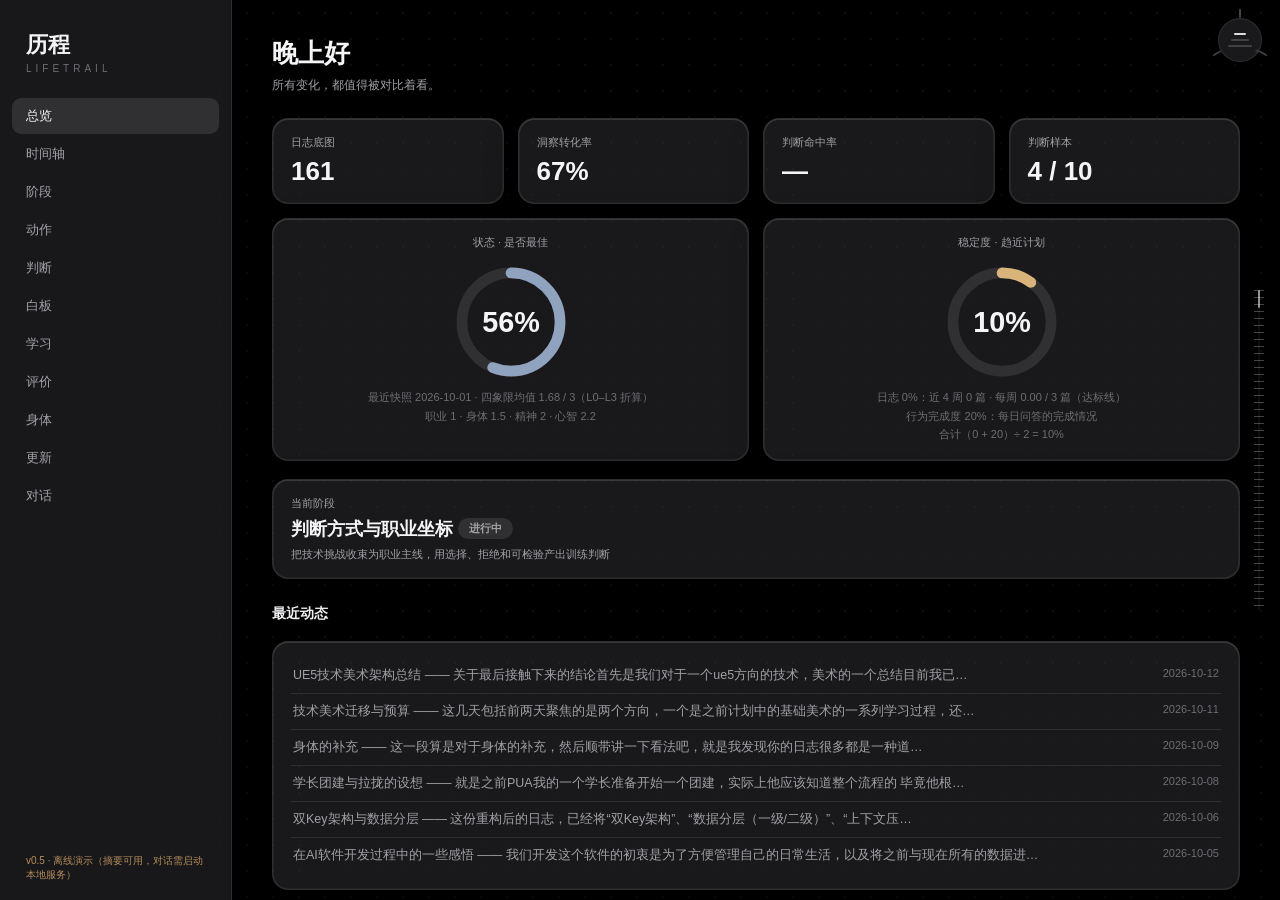
==== commit 04475e04: "新增「学习」页（前后端分离） 内容为后端知识库：data/learning.json 存索引、data/learning/<file>.md 每条路线一份正文（md 是内容源）；后端仅加只读接口 GE" ====
--- a/index.html
+++ b/index.html
@@ -10,7 +10,7 @@
 <meta http-equiv="Expires" content="0">
 <title>历程 · LifeTrail</title>
 <meta name="lt-token" content="__LIFETRAIL_TOKEN__">
-<link rel="stylesheet" href="lifetrail-web/public/style.css?v=50">
+<link rel="stylesheet" href="lifetrail-web/public/style.css?v=51">
 </head>
 <body>
 <canvas class="sky-canvas" id="skyCanvas" aria-hidden="true"></canvas>
@@ -28,6 +28,7 @@
       <button data-p="actions">动作</button>
       <button data-p="judgments">判断</button>
       <button data-p="plan">白板</button>
+      <button data-p="learn">学习</button>
       <button data-p="review">评价</button>
       <button data-p="body">身体</button>
       <button data-p="updates">更新</button>
@@ -303,6 +304,13 @@
       </form>
 
       <div class="wall" id="planWall"></div>
+    </section>
+
+    <section class="page" id="p-learn">
+      <h2 class="pt">学习</h2>
+      <p class="sub">待迁移与要补的知识 · 累积式路线库，每步都挂回日志出处（随日志更新）</p>
+      <div class="card wide" data-glass id="learnIntro"></div>
+      <div class="card wide" data-glass id="learnTracks"></div>
     </section>
 
     <section class="page" id="p-updates">
@@ -412,6 +420,6 @@
 
 <script src="lifetrail-web/public/glass.js?v=9"></script>
 <script src="lifetrail-web/public/sky.js?v=3"></script>
-<script src="lifetrail-web/public/app.js?v=78"></script>
+<script src="lifetrail-web/public/app.js?v=79"></script>
 </body>
 </html>
--- a/lifetrail-web/public/style.css
+++ b/lifetrail-web/public/style.css
@@ -630,6 +630,30 @@
   .rev-tilt{transition:none}
 }
 
+/* ============ 学习 · 累积式路线库 ============ */
+.ln-track{padding:20px 0;border-top:1px solid var(--line)}
+.ln-track:first-child{border-top:0;padding-top:6px}
+.ln-head{display:flex;align-items:center;gap:10px;flex-wrap:wrap}
+.ln-name{font-size:15px;color:var(--t1);font-weight:600}
+.ln-status{font-size:10.5px;letter-spacing:.5px;border-radius:999px;padding:2px 9px;
+  border:1px solid var(--line-t1);color:var(--t2)}
+.ln-status.doing{color:var(--c-gold);border-color:rgba(var(--c-gold-rgb),.5)}
+.ln-status.done{color:var(--c-green);border-color:rgba(var(--c-green-rgb),.5)}
+.ln-pct{margin-left:auto;font-size:12px;color:var(--t3);font-variant-numeric:tabular-nums}
+.ln-bar{height:4px;border-radius:999px;background:var(--w-10);overflow:hidden;margin:10px 0 14px}
+.ln-bar i{display:block;height:100%;border-radius:999px;background:var(--c-gold);transition:width .5s}
+.ln-goal{font-size:12.5px;color:var(--t2);line-height:1.9}
+.ln-steps{list-style:none;margin:12px 0 0;display:flex;flex-direction:column;gap:8px}
+.ln-step{font-size:12.5px;color:var(--t2);line-height:1.8;padding-left:24px;position:relative}
+.ln-step::before{content:"";position:absolute;left:0;top:5px;width:12px;height:12px;
+  border-radius:50%;border:1px solid var(--line-t1)}
+.ln-step.done{color:var(--t3)}
+.ln-step.done::before{border-color:rgba(var(--c-green-rgb),.6);background:rgba(var(--c-green-rgb),.35)}
+.ln-step.doing::before{border-color:rgba(var(--c-gold-rgb),.7);
+  background:conic-gradient(var(--c-gold) 50%,transparent 50%)}
+.ln-cols{display:grid;grid-template-columns:1fr 1fr;gap:0 28px;margin-top:6px}
+@media(max-width:680px){.ln-cols{grid-template-columns:1fr;gap:0}}
+
 /* ============ 计划白板 · 自由便签墙 ============ */
 .board-bar{display:flex;flex-wrap:wrap;gap:10px;align-items:center;margin:16px 0 4px;
   padding:10px 12px;border:1px solid var(--line);border-radius:16px;background:var(--glass);
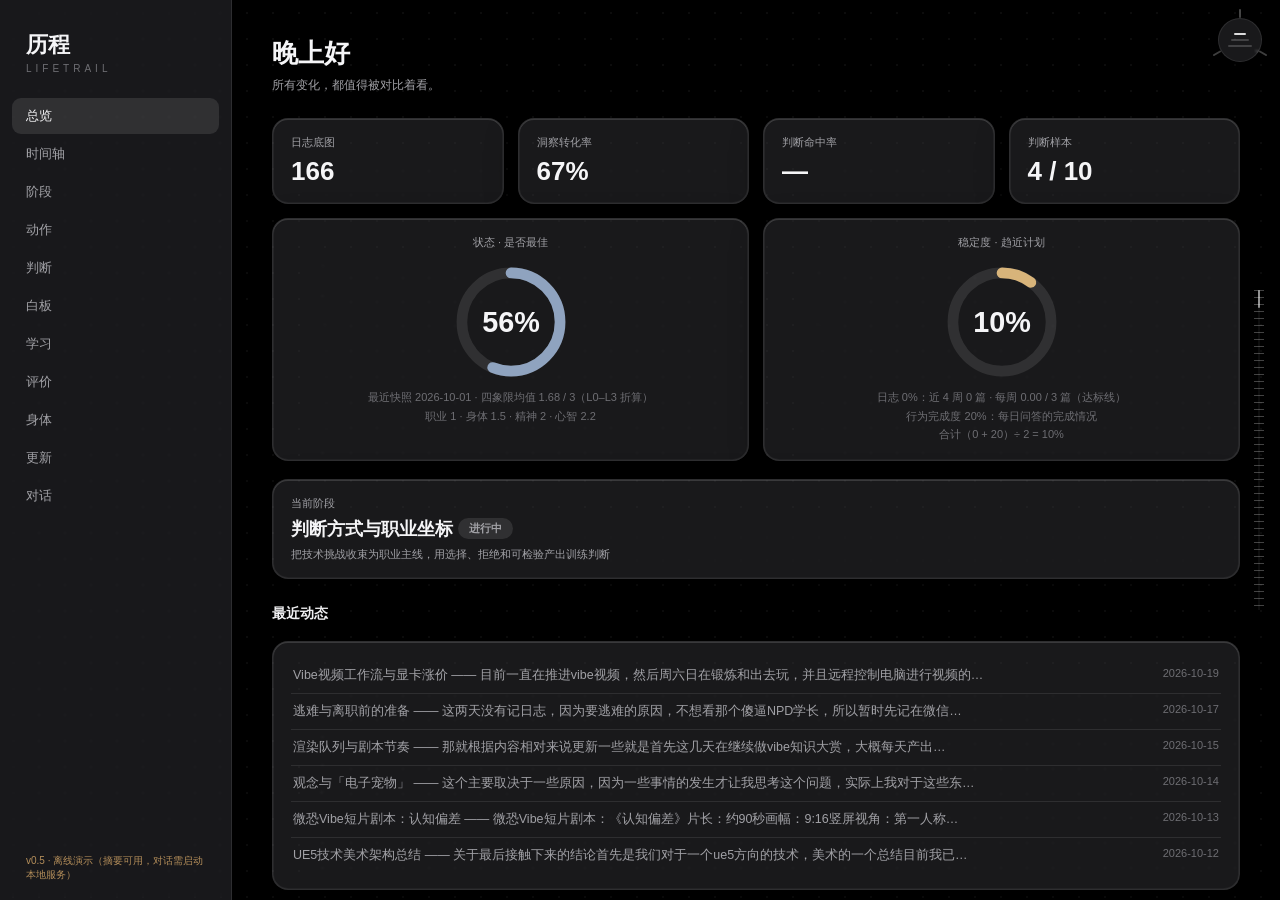
==== commit 74d10322: "更新日志：新爬 5 篇入库，全站 161 → 166 新增 2026-10-13/14/15/17/19 五篇（10 个重爬文件里另 5 篇库内已有）。索引层：日志全量索引 166（2026×65、评" ====
--- a/index.html
+++ b/index.html
@@ -83,7 +83,7 @@
       <div class="card wide" data-glass id="yearDetail"></div>
 
       <h3 class="sec">全量分析 · 8 个转折点</h3>
-      <p class="sub" style="margin-bottom:12px">依据全部 <span data-lognum>161</span> 篇日志与 DLC 01–07 重排；红线＝结构性转折（有本人确认或硬事件），橙线＝过程性转折（以推断为主）。点任一条看该转折的时点、具体内容、原因与证据。</p>
+      <p class="sub" style="margin-bottom:12px">依据全部 <span data-lognum>166</span> 篇日志与 DLC 01–07 重排；红线＝结构性转折（有本人确认或硬事件），橙线＝过程性转折（以推断为主）。点任一条看该转折的时点、具体内容、原因与证据。</p>
       <div id="tpList" class="tp-list"></div>
 
       <h3 class="sec">逐条明细</h3>
@@ -127,7 +127,7 @@
 
       <div class="card wide" data-glass>
         <div class="k">发展阶段模型 · <span id="stageCount">11</span> 个可核验阶段</div>
-        <p class="sub" style="margin-top:6px">按 <span data-lognum>161</span> 篇原始日志与补回图片重新划分；每段列出关键证据、真正变化、尚未完成与解释边界。</p>
+        <p class="sub" style="margin-top:6px">按 <span data-lognum>166</span> 篇原始日志与补回图片重新划分；每段列出关键证据、真正变化、尚未完成与解释边界。</p>
         <div id="stageTheory" style="margin-top:12px"></div>
       </div>
 
@@ -260,7 +260,7 @@
 
     <section class="page" id="p-review">
       <h2 class="pt">评价</h2>
-      <p class="sub">一份不客气的体检报告 · 依据全部 <span data-lognum>161</span> 篇日志与 DLC 01–08 全量分析（AI 综合，非自评）</p>
+      <p class="sub">一份不客气的体检报告 · 依据全部 <span data-lognum>166</span> 篇日志与 DLC 01–08 全量分析（AI 综合，非自评）</p>
 
       <h3 class="sec">最新评价 · 随日志更新</h3>
       <div id="revLatest"></div>
@@ -420,6 +420,6 @@
 
 <script src="lifetrail-web/public/glass.js?v=9"></script>
 <script src="lifetrail-web/public/sky.js?v=3"></script>
-<script src="lifetrail-web/public/app.js?v=79"></script>
+<script src="lifetrail-web/public/app.js?v=80"></script>
 </body>
 </html>
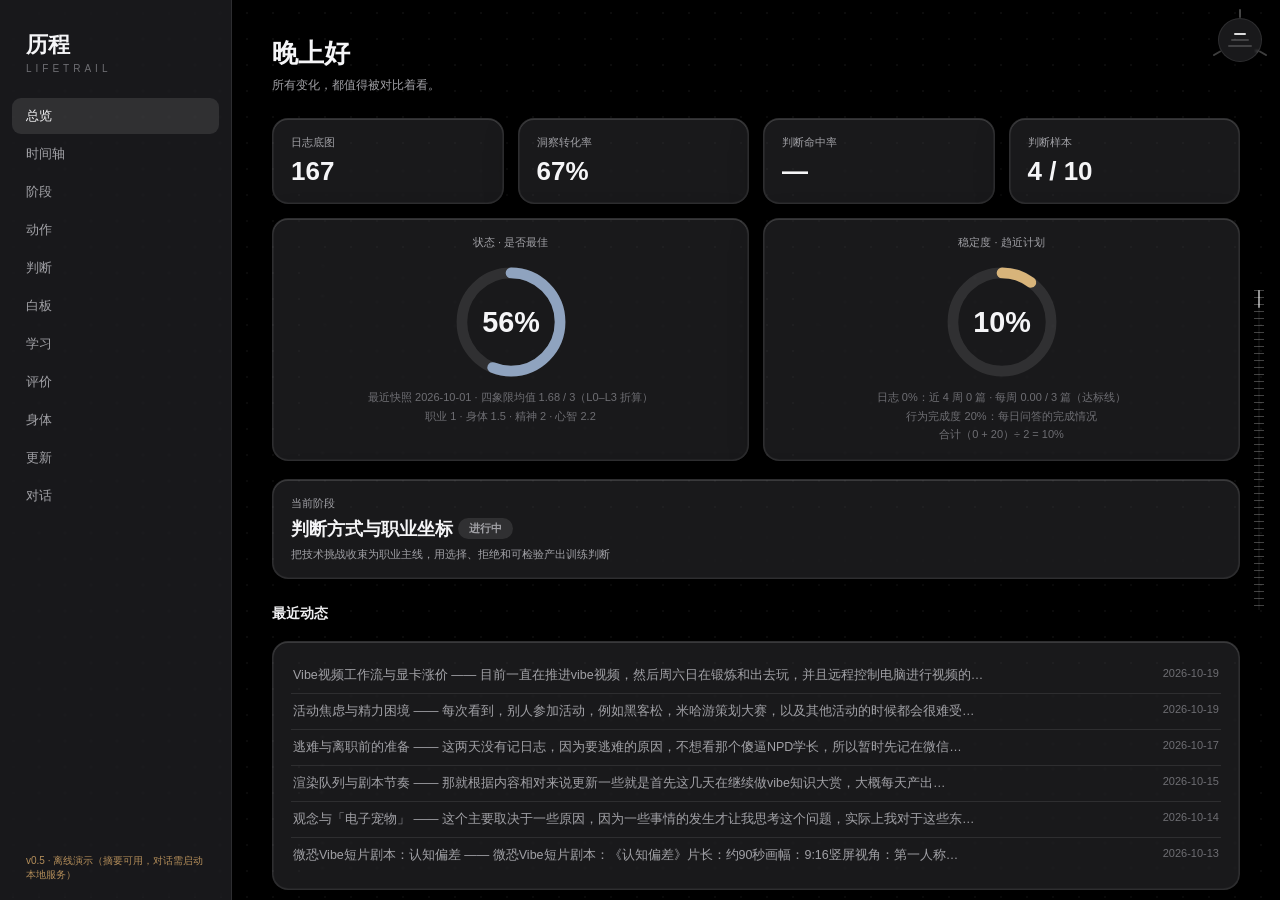
==== commit 5d391801: "﻿更新日志：新增 2026-10-19《活动焦虑与精力困境》，全站 166 → 167 - 落盘 10-19 重爬新增篇（同日第二篇）；索引层 / 数据地图 / 阶段说明 / AI 问答入口同步 - " ====
--- a/index.html
+++ b/index.html
@@ -10,7 +10,7 @@
 <meta http-equiv="Expires" content="0">
 <title>历程 · LifeTrail</title>
 <meta name="lt-token" content="__LIFETRAIL_TOKEN__">
-<link rel="stylesheet" href="lifetrail-web/public/style.css?v=51">
+<link rel="stylesheet" href="lifetrail-web/public/style.css?v=52">
 </head>
 <body>
 <canvas class="sky-canvas" id="skyCanvas" aria-hidden="true"></canvas>
@@ -34,7 +34,7 @@
       <button data-p="updates">更新</button>
       <button data-p="chat">对话</button>
     </nav>
-    <div class="foot">v0.5 · 纯本地数据</div>
+    <div class="foot">v0.6 · 纯本地数据</div>
   </aside>
 
   <main class="main">
@@ -420,6 +420,6 @@
 
 <script src="lifetrail-web/public/glass.js?v=9"></script>
 <script src="lifetrail-web/public/sky.js?v=3"></script>
-<script src="lifetrail-web/public/app.js?v=80"></script>
+<script src="lifetrail-web/public/app.js?v=81"></script>
 </body>
 </html>
--- a/lifetrail-web/public/style.css
+++ b/lifetrail-web/public/style.css
@@ -609,7 +609,11 @@
   border-radius:999px;padding:2px 9px;font-weight:600}
 .rev-latest-h b{font-size:13px;color:var(--t1);font-weight:600}
 .rev-latest-since{font-size:11px;color:var(--t3);line-height:1.7}
-.rev-latest-verdict{font-size:12.5px;color:var(--t2);line-height:2;margin-top:12px}
+.rev-latest-verdict{font-size:13px;color:var(--t2);line-height:2.05;margin-top:12px}
+.rev-latest-verdict+.rev-latest-verdict{margin-top:10px}
+/* 评价重点标记：**…** 渲染为金色底纹高亮 */
+.rv-hl{background:linear-gradient(transparent 56%,rgba(var(--c-gold-rgb),.30) 56%);
+  color:var(--t1);font-weight:600;padding:0 1px;border-radius:2px}
 .rev-watch{margin-top:14px;border-top:1px solid var(--line);padding-top:12px}
 .rev-watch b{display:block;font-size:10.5px;color:var(--c-gold);letter-spacing:.7px;margin-bottom:8px}
 .rev-watch ul{list-style:none;display:flex;flex-direction:column;gap:7px}
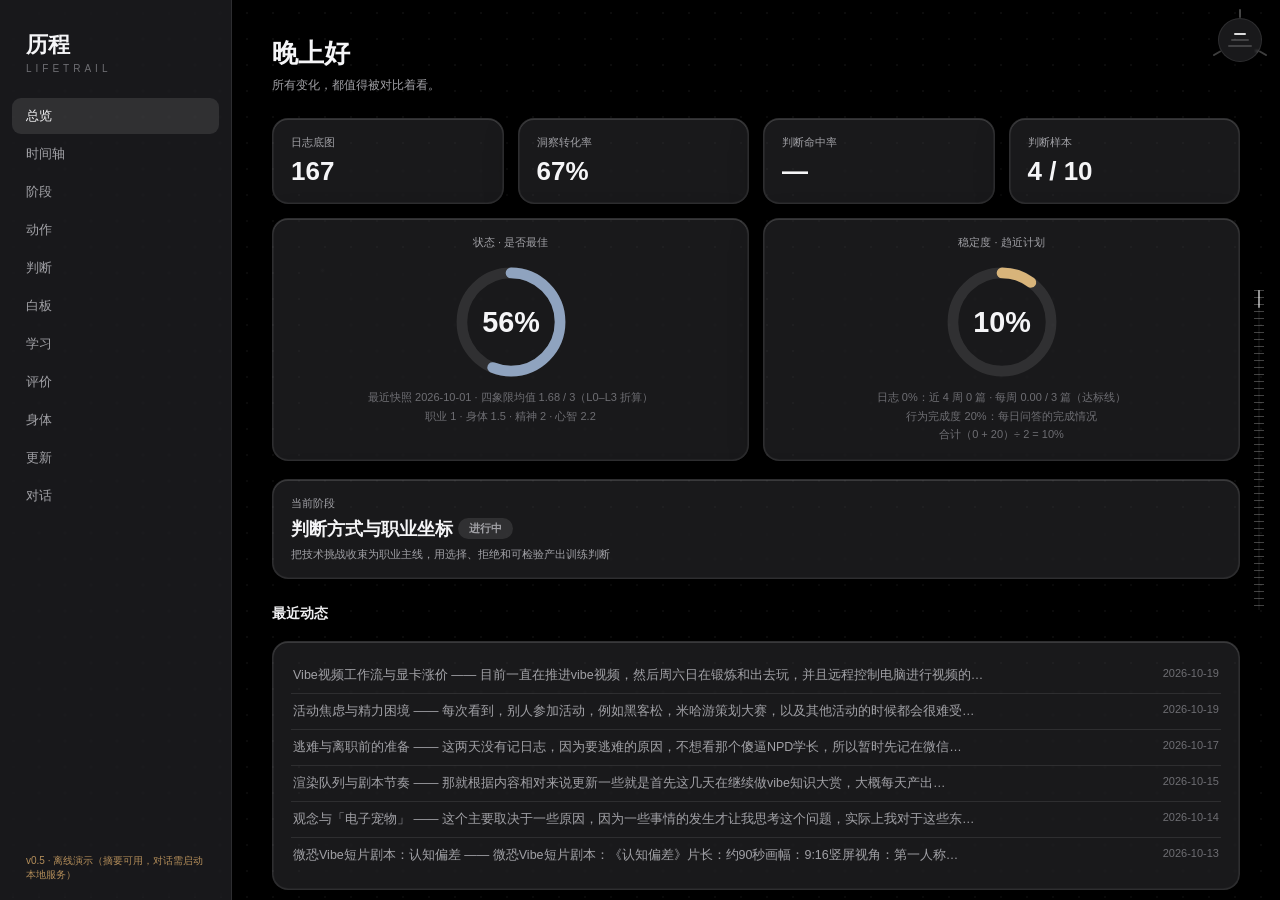
==== commit 250eba2a: "﻿评价 · 历史评价可展开（保留）+ 新评价承接旧 watch（迭代） - renderRevLatest：历史条默认折叠为一行，点击展开看该次完整 verdict 与「要盯的事」 - 新增 carr" ====
--- a/index.html
+++ b/index.html
@@ -34,7 +34,7 @@
       <button data-p="updates">更新</button>
       <button data-p="chat">对话</button>
     </nav>
-    <div class="foot">v0.6 · 纯本地数据</div>
+    <div class="foot">v0.7 · 纯本地数据</div>
   </aside>
 
   <main class="main">
--- a/lifetrail-web/public/style.css
+++ b/lifetrail-web/public/style.css
@@ -626,6 +626,22 @@
 .rev-latest-row:last-child{border-bottom:0}
 .rev-latest-row b{font-size:11.5px;color:var(--t1);font-weight:600;flex-shrink:0}
 .rev-latest-row span{font-size:11px;color:var(--t3);line-height:1.7}
+/* 历史评价：默认折叠成一行，点开看该次完整判断与要盯的事（保留，不丢） */
+.rev-past-row{cursor:pointer;border-radius:10px;border-bottom:1px solid var(--line)}
+.rev-past-row:last-child{border-bottom:0}
+.rev-past-row .rev-latest-row{border-bottom:0}
+.rev-past-row .rev-latest-row::before{content:"▸";font-size:10px;color:var(--t3);flex-shrink:0;transition:transform .2s}
+.rev-past-row:hover .rev-latest-row::before{color:var(--t2)}
+.rev-past-row.on .rev-latest-row::before{transform:rotate(90deg);color:var(--c-gold)}
+.rev-past-body{padding:2px 14px 12px}
+.rev-past-body .rev-latest-verdict{margin-top:8px}
+.rev-past-body .rev-watch{margin-top:10px}
+/* 承接上条：新评价显式带过仍开的事，避免旧指引被忘掉（迭代） */
+.rev-carry{margin-top:14px;border-top:1px dashed var(--line);padding-top:12px}
+.rev-carry b{display:block;font-size:10.5px;color:var(--t3);letter-spacing:.7px;margin-bottom:8px}
+.rev-carry ul{list-style:none;display:flex;flex-direction:column;gap:6px}
+.rev-carry li{font-size:11.5px;color:var(--t3);line-height:1.75;padding-left:13px;position:relative}
+.rev-carry li::before{content:"";position:absolute;left:0;top:8px;width:4px;height:4px;border-radius:50%;background:var(--t3)}
 
 @media(prefers-reduced-motion:reduce){
   .rev-ring-arc{animation:none}
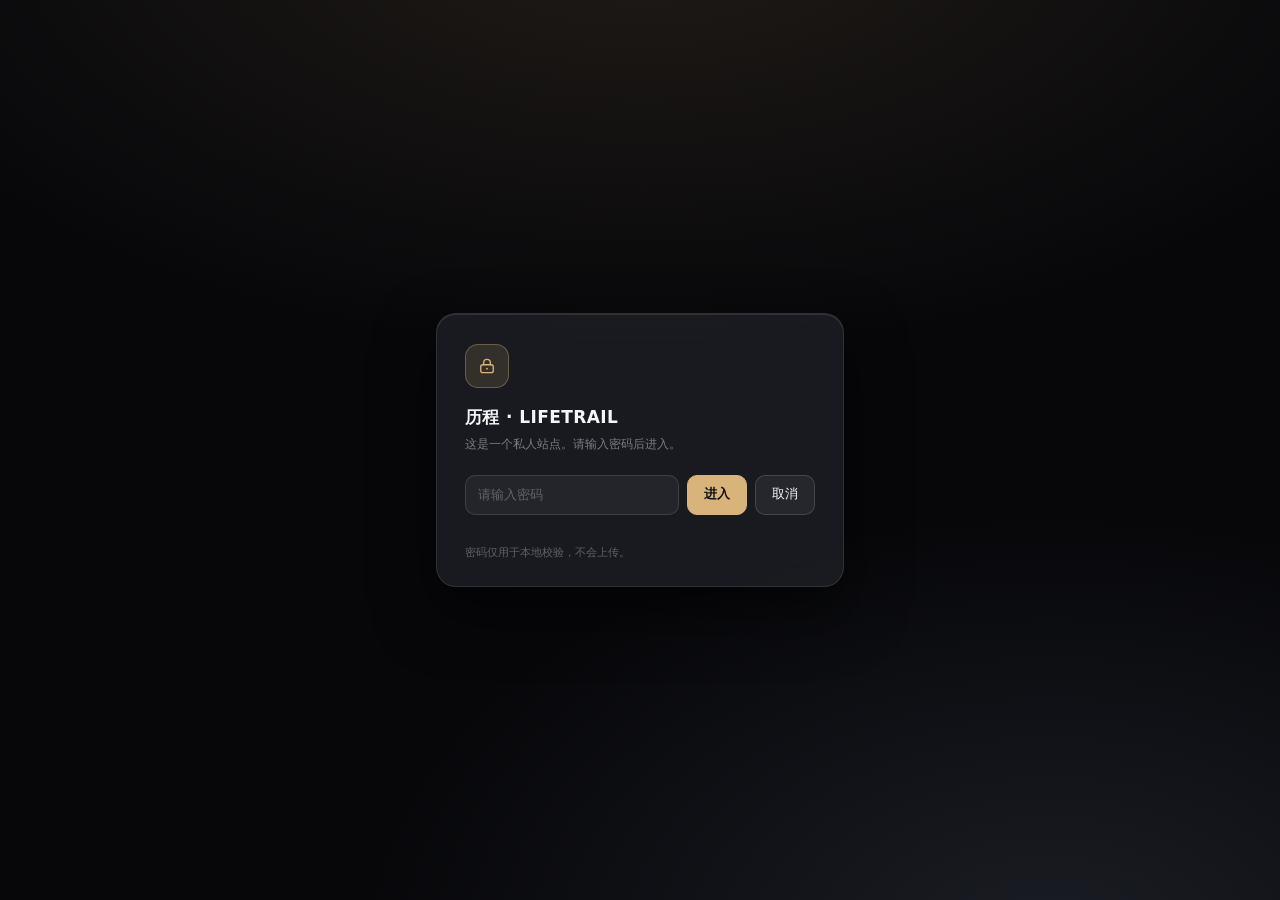
==== commit be73f2e9: "日志 · 新增《1020》；评价 1500 字 + 六项赋分；静态入口加锁 同步 167→168 篇（评论 60→68），索引/统计/知识库/阶段说明/model-brief 一并更新；评价新增 10" ====
--- a/index.html
+++ b/index.html
@@ -10,7 +10,7 @@
 <meta http-equiv="Expires" content="0">
 <title>历程 · LifeTrail</title>
 <meta name="lt-token" content="__LIFETRAIL_TOKEN__">
-<link rel="stylesheet" href="lifetrail-web/public/style.css?v=52">
+<link rel="stylesheet" href="lifetrail-web/public/style.css?v=53">
 </head>
 <body>
 <canvas class="sky-canvas" id="skyCanvas" aria-hidden="true"></canvas>
@@ -34,7 +34,7 @@
       <button data-p="updates">更新</button>
       <button data-p="chat">对话</button>
     </nav>
-    <div class="foot">v0.7 · 纯本地数据</div>
+    <div class="foot">v0.8 · 纯本地数据</div>
   </aside>
 
   <main class="main">
@@ -83,7 +83,7 @@
       <div class="card wide" data-glass id="yearDetail"></div>
 
       <h3 class="sec">全量分析 · 8 个转折点</h3>
-      <p class="sub" style="margin-bottom:12px">依据全部 <span data-lognum>166</span> 篇日志与 DLC 01–07 重排；红线＝结构性转折（有本人确认或硬事件），橙线＝过程性转折（以推断为主）。点任一条看该转折的时点、具体内容、原因与证据。</p>
+      <p class="sub" style="margin-bottom:12px">依据全部 <span data-lognum>168</span> 篇日志与 DLC 01–07 重排；红线＝结构性转折（有本人确认或硬事件），橙线＝过程性转折（以推断为主）。点任一条看该转折的时点、具体内容、原因与证据。</p>
       <div id="tpList" class="tp-list"></div>
 
       <h3 class="sec">逐条明细</h3>
@@ -127,7 +127,7 @@
 
       <div class="card wide" data-glass>
         <div class="k">发展阶段模型 · <span id="stageCount">11</span> 个可核验阶段</div>
-        <p class="sub" style="margin-top:6px">按 <span data-lognum>166</span> 篇原始日志与补回图片重新划分；每段列出关键证据、真正变化、尚未完成与解释边界。</p>
+        <p class="sub" style="margin-top:6px">按 <span data-lognum>168</span> 篇原始日志与补回图片重新划分；每段列出关键证据、真正变化、尚未完成与解释边界。</p>
         <div id="stageTheory" style="margin-top:12px"></div>
       </div>
 
@@ -260,7 +260,7 @@
 
     <section class="page" id="p-review">
       <h2 class="pt">评价</h2>
-      <p class="sub">一份不客气的体检报告 · 依据全部 <span data-lognum>166</span> 篇日志与 DLC 01–08 全量分析（AI 综合，非自评）</p>
+      <p class="sub">一份不客气的体检报告 · 依据全部 <span data-lognum>168</span> 篇日志与 DLC 01–08 全量分析（AI 综合，非自评）</p>
 
       <h3 class="sec">最新评价 · 随日志更新</h3>
       <div id="revLatest"></div>
@@ -418,8 +418,168 @@
   </div>
 </div>
 
+<!-- 静态展示锁（仅 GitHub Pages 入口有；本地 server.js 不注入这段）
+     说明：这里没有真实密码，「进入」永远校验失败；唯一解除方式是向左滑动（鼠标拖拽同样生效）。
+     解锁状态记在 sessionStorage，同一标签页内刷新不再重复上锁。 -->
+<style>
+  html.lt-locked, html.lt-locked body{overflow:hidden!important}
+  .lt-lock{position:fixed;inset:0;z-index:9999;display:flex;align-items:center;justify-content:center;
+    padding:24px;user-select:none;touch-action:none;color:#F5F5F7;
+    font-family:"Segoe UI","PingFang SC","Microsoft YaHei",system-ui,sans-serif;
+    background:
+      radial-gradient(120% 90% at 50% -10%,rgba(216,180,122,.12),transparent 55%),
+      radial-gradient(90% 80% at 82% 105%,rgba(143,163,191,.14),transparent 60%),
+      #07070A;
+    transition:opacity .55s ease,visibility .55s}
+  .lt-lock.off{opacity:0;visibility:hidden;pointer-events:none}
+  .lt-lock-card{width:min(408px,calc(100vw - 40px));padding:30px 28px 26px;border-radius:20px;
+    background:rgba(32,34,40,.74);border:1px solid rgba(255,255,255,.10);
+    box-shadow:inset 0 1px 0 rgba(255,255,255,.10),0 24px 60px rgba(0,0,0,.55);
+    backdrop-filter:blur(24px) saturate(1.25);-webkit-backdrop-filter:blur(24px) saturate(1.25);
+    transition:transform .28s cubic-bezier(.2,.8,.2,1);will-change:transform}
+  .lt-lock-card.shake{animation:ltShake .42s cubic-bezier(.36,.07,.19,.97)}
+  @keyframes ltShake{10%,90%{transform:translateX(-2px)}20%,80%{transform:translateX(4px)}
+    30%,50%,70%{transform:translateX(-7px)}40%,60%{transform:translateX(7px)}}
+  .lt-lock-badge{width:44px;height:44px;border-radius:13px;display:flex;align-items:center;justify-content:center;
+    background:rgba(216,180,122,.14);border:1px solid rgba(216,180,122,.34);margin-bottom:18px}
+  .lt-lock-badge svg{width:20px;height:20px;display:block}
+  .lt-lock h3{margin:0;font-size:17px;font-weight:600;letter-spacing:.4px}
+  .lt-lock-sub{margin:6px 0 0;font-size:11.5px;line-height:1.7;color:rgba(245,245,247,.45)}
+  .lt-lock-field{display:flex;gap:8px;margin-top:20px}
+  .lt-lock-field input{flex:1;min-width:0;height:40px;padding:0 12px;border-radius:10px;
+    background:rgba(255,255,255,.05);border:1px solid rgba(255,255,255,.12);
+    color:#F5F5F7;font-size:13px;outline:none;transition:border-color .2s,background .2s}
+  .lt-lock-field input:focus{border-color:rgba(216,180,122,.55);background:rgba(255,255,255,.07)}
+  .lt-lock-field input::placeholder{color:rgba(245,245,247,.3)}
+  .lt-lock-btn{height:40px;padding:0 16px;border-radius:10px;border:1px solid rgba(255,255,255,.14);
+    background:rgba(255,255,255,.06);color:#F5F5F7;font-size:12.5px;cursor:pointer;
+    transition:background .2s,border-color .2s,transform .1s}
+  .lt-lock-btn:hover{background:rgba(255,255,255,.11)}
+  .lt-lock-btn:active{transform:translateY(1px)}
+  .lt-lock-btn.primary{background:#D8B47A;border-color:#D8B47A;color:#0E0E12;font-weight:600}
+  .lt-lock-btn.primary:hover{background:#E2C087}
+  .lt-lock-err{min-height:17px;margin:10px 0 0;font-size:11.5px;color:#E5484D;line-height:1.5}
+  .lt-lock-hint{margin:2px 0 0;font-size:10.5px;color:rgba(245,245,247,.32);line-height:1.6}
+  .lt-lock-again{display:none;margin-top:16px;background:none;border:0;padding:0;cursor:pointer;
+    font-size:11.5px;color:rgba(216,180,122,.9);font-family:inherit}
+  .lt-lock-again:hover{text-decoration:underline}
+  .lt-lock.compact .lt-lock-field,.lt-lock.compact .lt-lock-err{display:none}
+  .lt-lock.compact .lt-lock-again{display:inline-block}
+  .lt-lock.compact .lt-lock-sub{color:rgba(245,245,247,.6)}
+</style>
+<div class="lt-lock" id="ltLock" role="dialog" aria-modal="true" aria-label="入口锁">
+  <div class="lt-lock-card" id="ltLockCard">
+    <div class="lt-lock-badge">
+      <svg viewBox="0 0 24 24" fill="none" stroke="#D8B47A" stroke-width="1.6" stroke-linecap="round" stroke-linejoin="round">
+        <rect x="4.5" y="10.5" width="15" height="9.5" rx="2.4"/>
+        <path d="M8 10.5V8a4 4 0 0 1 8 0v2.5"/>
+        <circle cx="12" cy="15.2" r="1.1" fill="#D8B47A" stroke="none"/>
+      </svg>
+    </div>
+    <h3>历程 · LIFETRAIL</h3>
+    <p class="lt-lock-sub" id="ltLockTip">这是一个私人站点。请输入密码后进入。</p>
+    <div class="lt-lock-field">
+      <input id="ltLockInput" type="password" placeholder="请输入密码" autocomplete="off" spellcheck="false">
+      <button class="lt-lock-btn primary" id="ltLockEnter" type="button">进入</button>
+      <button class="lt-lock-btn" id="ltLockCancel" type="button">取消</button>
+    </div>
+    <p class="lt-lock-err" id="ltLockErr"></p>
+    <p class="lt-lock-hint">密码仅用于本地校验，不会上传。</p>
+    <button class="lt-lock-again" id="ltLockAgain" type="button">重新输入密码</button>
+  </div>
+</div>
+<script>
+(function () {
+  var lock = document.getElementById('ltLock');
+  if (!lock) return;
+  var KEY = 'lt-unlocked';
+  var html = document.documentElement;
+
+  function unlock(instant) {
+    try { sessionStorage.setItem(KEY, '1'); } catch (e) {}
+    html.classList.remove('lt-locked');
+    if (instant) { lock.remove(); return; }
+    lock.classList.add('off');
+    setTimeout(function () { if (lock.parentNode) lock.remove(); }, 600);
+  }
+
+  var remember = false;
+  try { remember = sessionStorage.getItem(KEY) === '1'; } catch (e) {}
+  if (remember) { unlock(true); return; }
+
+  html.classList.add('lt-locked');
+  var card = document.getElementById('ltLockCard');
+  var input = document.getElementById('ltLockInput');
+  var err = document.getElementById('ltLockErr');
+  var tip = document.getElementById('ltLockTip');
+  var again = document.getElementById('ltLockAgain');
+  var tries = 0;
+
+  function shake() {
+    card.classList.remove('shake');
+    void card.offsetWidth;
+    card.classList.add('shake');
+  }
+  function enter() {
+    if (!input.value) { err.textContent = '请输入密码'; shake(); input.focus(); return; }
+    err.textContent = '校验中…';
+    setTimeout(function () {
+      tries++;
+      input.value = '';
+      err.textContent = '密码错误' + (tries >= 2 ? ' · 试试按住卡片向左拖动' : '，请重试');
+      shake();
+      input.focus();
+    }, 420);
+  }
+  function cancel() {
+    lock.classList.add('compact');
+    tip.textContent = '已锁定 · 按住卡片向左拖动即可解除';
+    err.textContent = '';
+  }
+
+  document.getElementById('ltLockEnter').addEventListener('click', enter);
+  document.getElementById('ltLockCancel').addEventListener('click', cancel);
+  again.addEventListener('click', function () {
+    lock.classList.remove('compact');
+    tip.textContent = '这是一个私人站点。请输入密码后进入。';
+    input.focus();
+  });
+  input.addEventListener('keydown', function (e) {
+    if (e.key === 'Enter') { e.preventDefault(); enter(); }
+    if (e.key === 'Escape') cancel();
+  });
+  document.addEventListener('keydown', function (e) {
+    if (e.key === 'Escape' && lock.parentNode && lock.classList.contains('compact')) { /* 已收起 */ }
+  });
+
+  /* 左滑解锁：指针事件同时覆盖鼠标拖拽与触屏滑动；从输入框 / 按钮上起手不算 */
+  var sx = 0, dx = 0, dragging = false;
+  lock.addEventListener('pointerdown', function (e) {
+    if (/^(INPUT|BUTTON)$/.test(e.target.tagName)) return;
+    dragging = true; sx = e.clientX; dx = 0;
+    card.style.transition = 'none';
+  });
+  window.addEventListener('pointermove', function (e) {
+    if (!dragging) return;
+    dx = e.clientX - sx;
+    var x = dx < 0 ? Math.max(dx * 0.34, -130) : Math.min(dx * 0.12, 26);
+    card.style.transform = 'translateX(' + x.toFixed(1) + 'px)';
+  });
+  function endDrag() {
+    if (!dragging) return;
+    dragging = false;
+    card.style.transition = '';
+    if (dx <= -80) { unlock(); return; }
+    card.style.transform = '';
+    if (dx <= -24) { tip.textContent = '再往左滑一点就能解除'; }
+  }
+  window.addEventListener('pointerup', endDrag);
+  window.addEventListener('pointercancel', endDrag);
+})();
+</script>
+
 <script src="lifetrail-web/public/glass.js?v=9"></script>
 <script src="lifetrail-web/public/sky.js?v=3"></script>
-<script src="lifetrail-web/public/app.js?v=81"></script>
+<script src="lifetrail-web/public/app.js?v=82"></script>
 </body>
 </html>
--- a/lifetrail-web/public/style.css
+++ b/lifetrail-web/public/style.css
@@ -643,6 +643,37 @@
 .rev-carry li{font-size:11.5px;color:var(--t3);line-height:1.75;padding-left:13px;position:relative}
 .rev-carry li::before{content:"";position:absolute;left:0;top:8px;width:4px;height:4px;border-radius:50%;background:var(--t3)}
 
+/* 本次赋分：总分 + 六项分，带与上一条的加 / 减分 */
+.rev-score{margin-top:16px;border-top:1px dashed var(--line);padding-top:12px}
+.rev-score-h{display:flex;align-items:baseline;gap:10px;flex-wrap:wrap;margin-bottom:8px}
+.rev-score-h b{font-size:10.5px;color:var(--c-gold);letter-spacing:.7px}
+.rev-score-h span{font-size:10.5px;color:var(--t3)}
+.rev-score-total{display:flex;align-items:center;gap:10px;padding:8px 10px;border-radius:10px;
+  background:var(--w-03);border:1px solid var(--line)}
+.rev-score-total .rev-score-name{color:var(--t1);font-weight:600}
+.rev-score-total .rev-score-v{font-size:20px}
+.rev-score-list{list-style:none;margin-top:6px;display:grid;grid-template-columns:repeat(2,minmax(0,1fr));
+  gap:4px 18px}
+.rev-score-row{display:flex;align-items:center;gap:8px;padding:4px 2px}
+.rev-score-name{font-size:11.5px;color:var(--t2);width:66px;flex-shrink:0}
+.rev-score-bar{flex:1;min-width:26px;height:3px;border-radius:2px;background:var(--w-08);overflow:hidden}
+.rev-score-bar i{display:block;height:100%;border-radius:2px;
+  background:linear-gradient(90deg,rgba(var(--c-gold-rgb),.35),var(--c-gold))}
+.rev-score-v{font-size:12.5px;color:var(--t1);font-variant-numeric:tabular-nums;width:30px;text-align:right}
+.rev-score-end{font-size:10.5px;color:var(--t3)}
+/* 加减分：▲ 绿＝加分，▼ 红＝减分，· 灰＝持平 */
+.rev-delta{font-style:normal;font-size:11px;line-height:1;min-width:46px;text-align:right;
+  font-variant-numeric:tabular-nums;letter-spacing:.2px}
+.rev-delta i{font-style:normal;margin-right:3px}
+.rev-delta.up{color:var(--c-green)}
+.rev-delta.down{color:var(--c-red)}
+.rev-delta.flat,.rev-delta.none{color:var(--t3)}
+.rev-score-note{font-size:10px;color:var(--t3);margin-top:8px;line-height:1.6}
+@media(max-width:680px){
+  .rev-score-list{grid-template-columns:minmax(0,1fr)}
+  .rev-score-name{width:72px}
+}
+
 @media(prefers-reduced-motion:reduce){
   .rev-ring-arc{animation:none}
   .rev-scale i.on{animation:none;background:var(--c-gold)}
